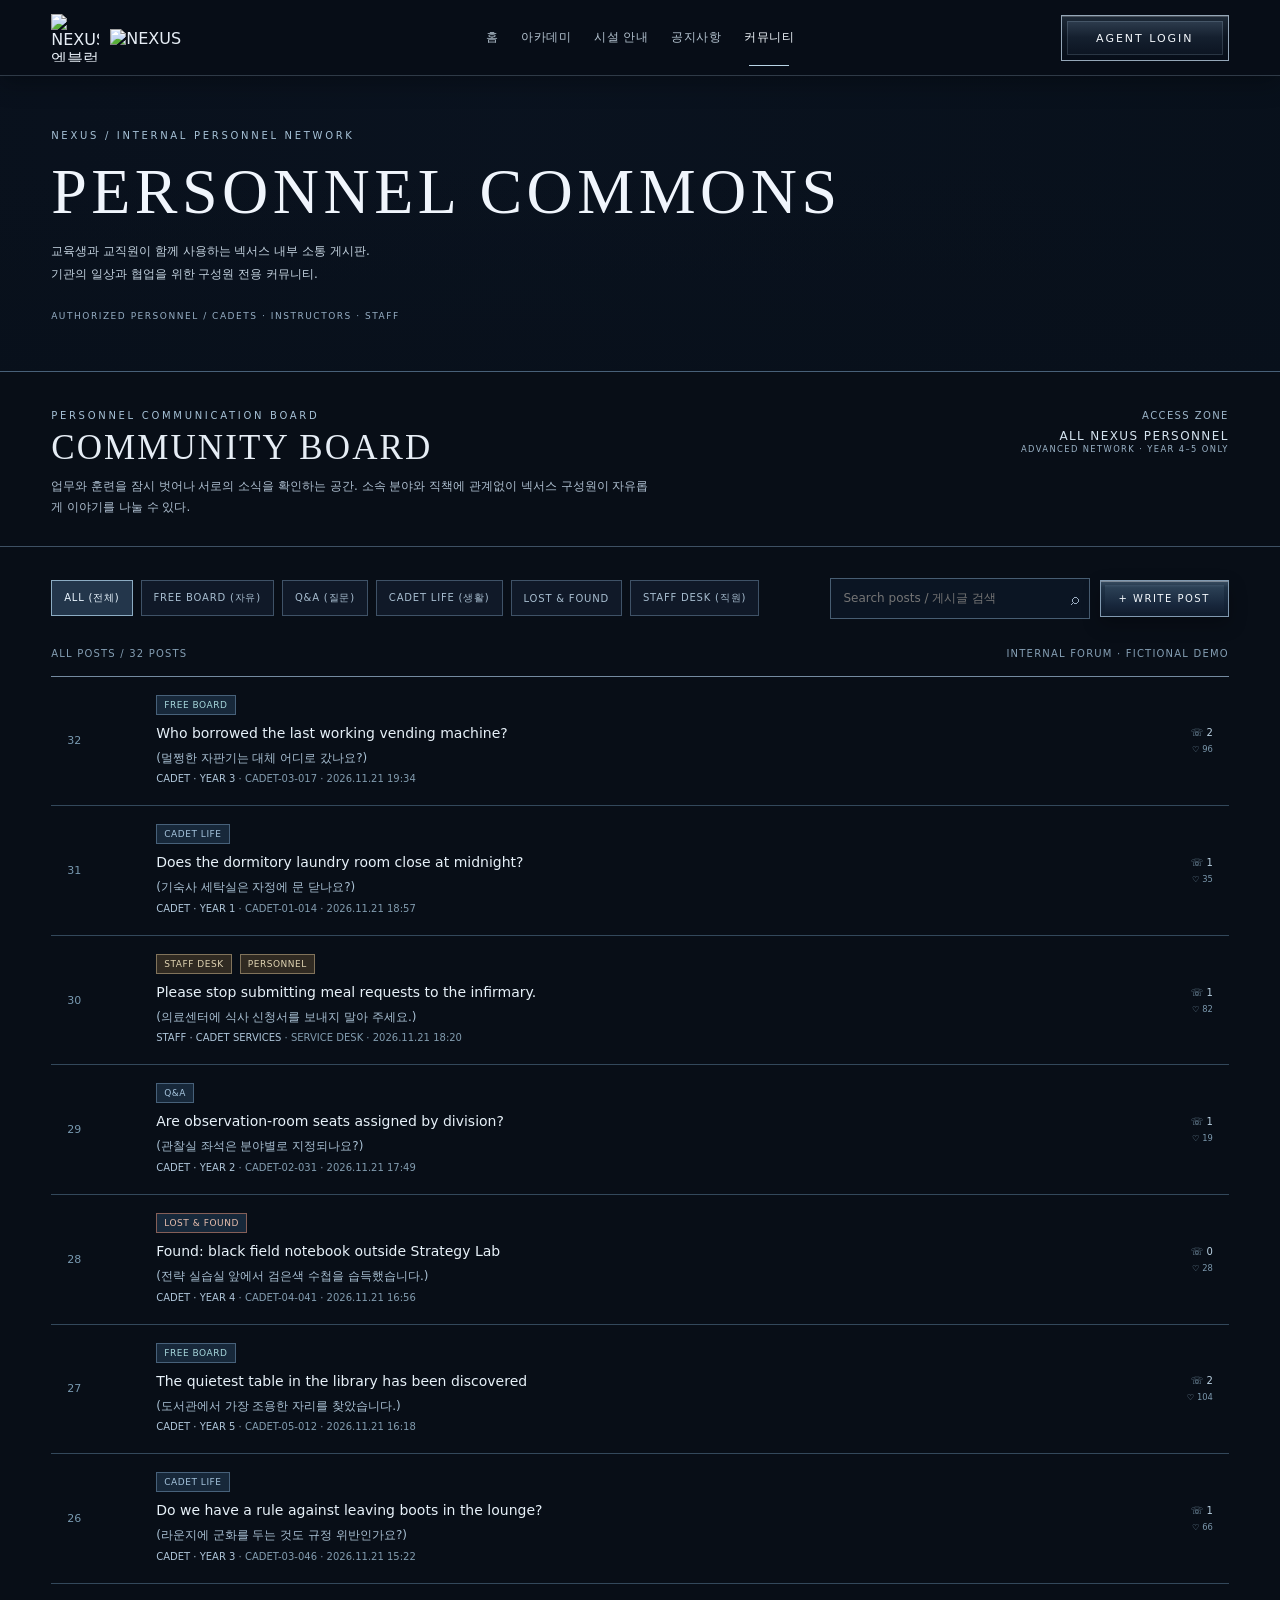
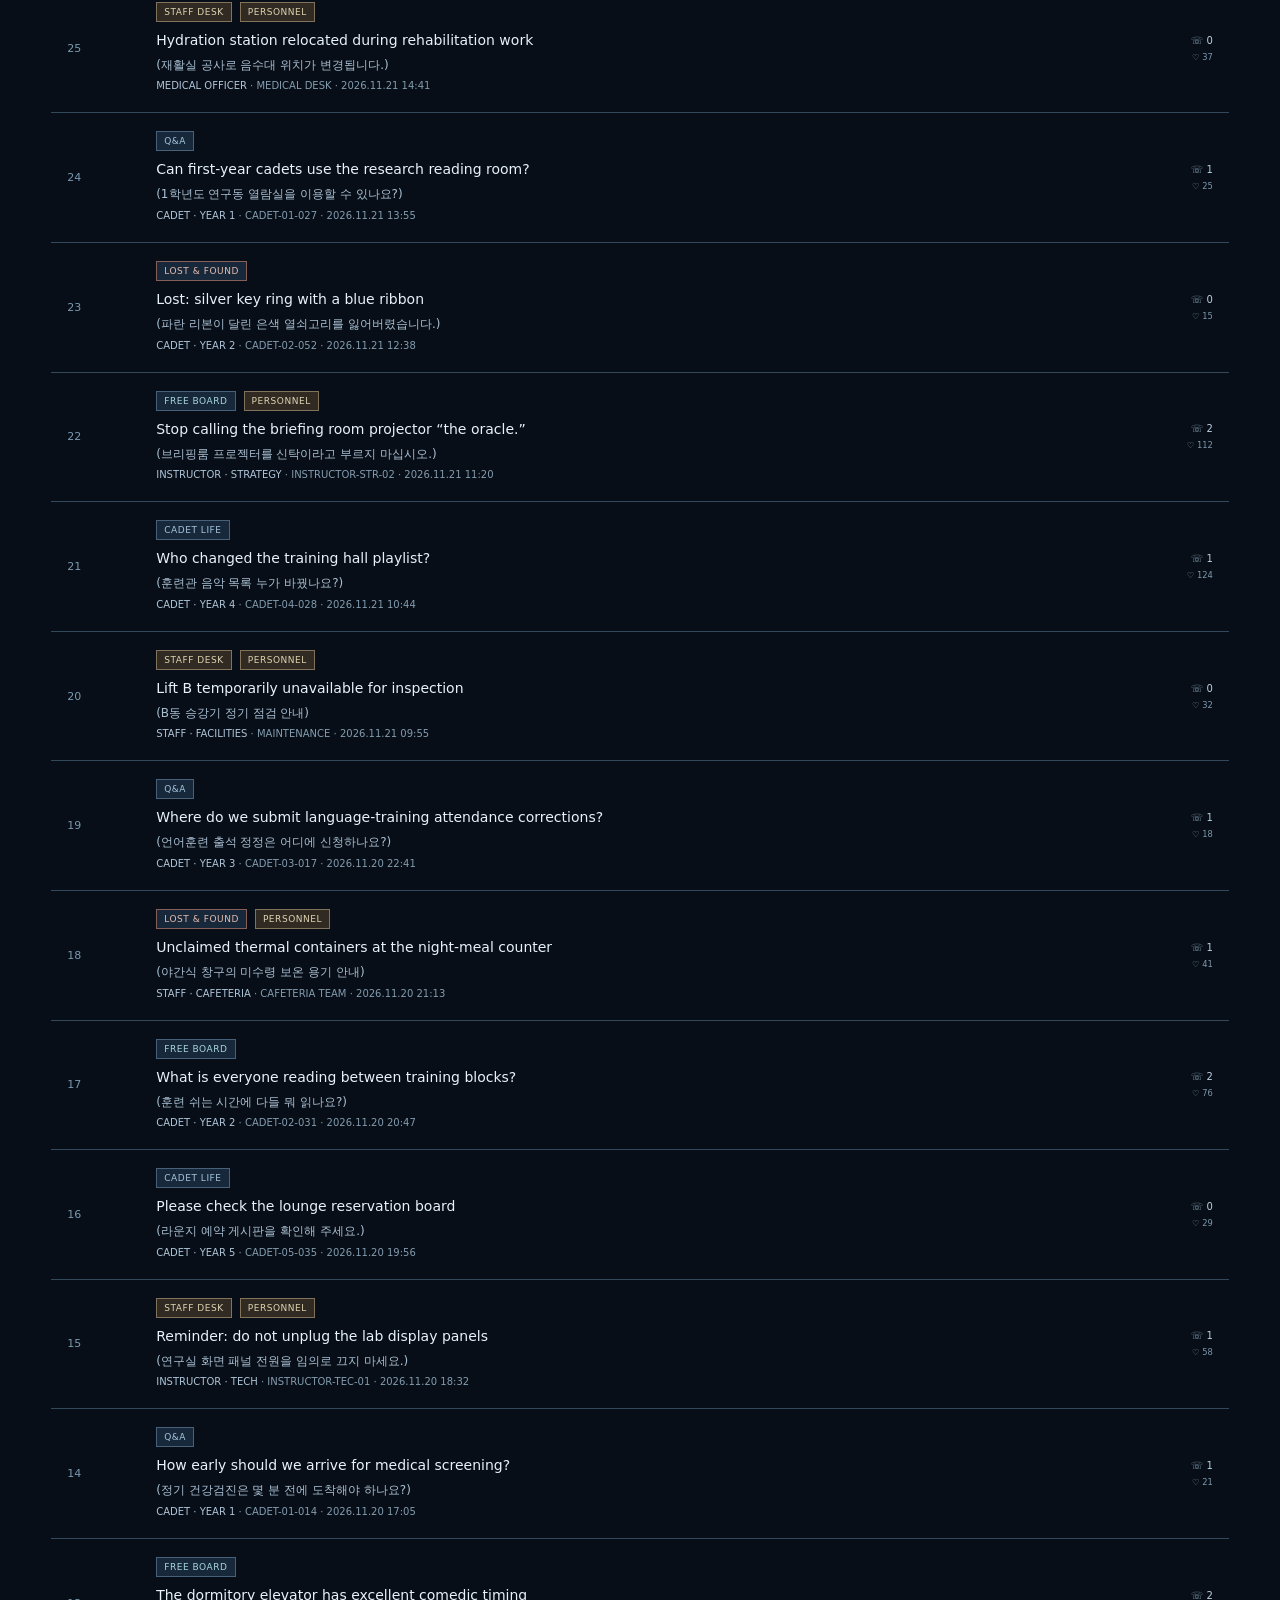
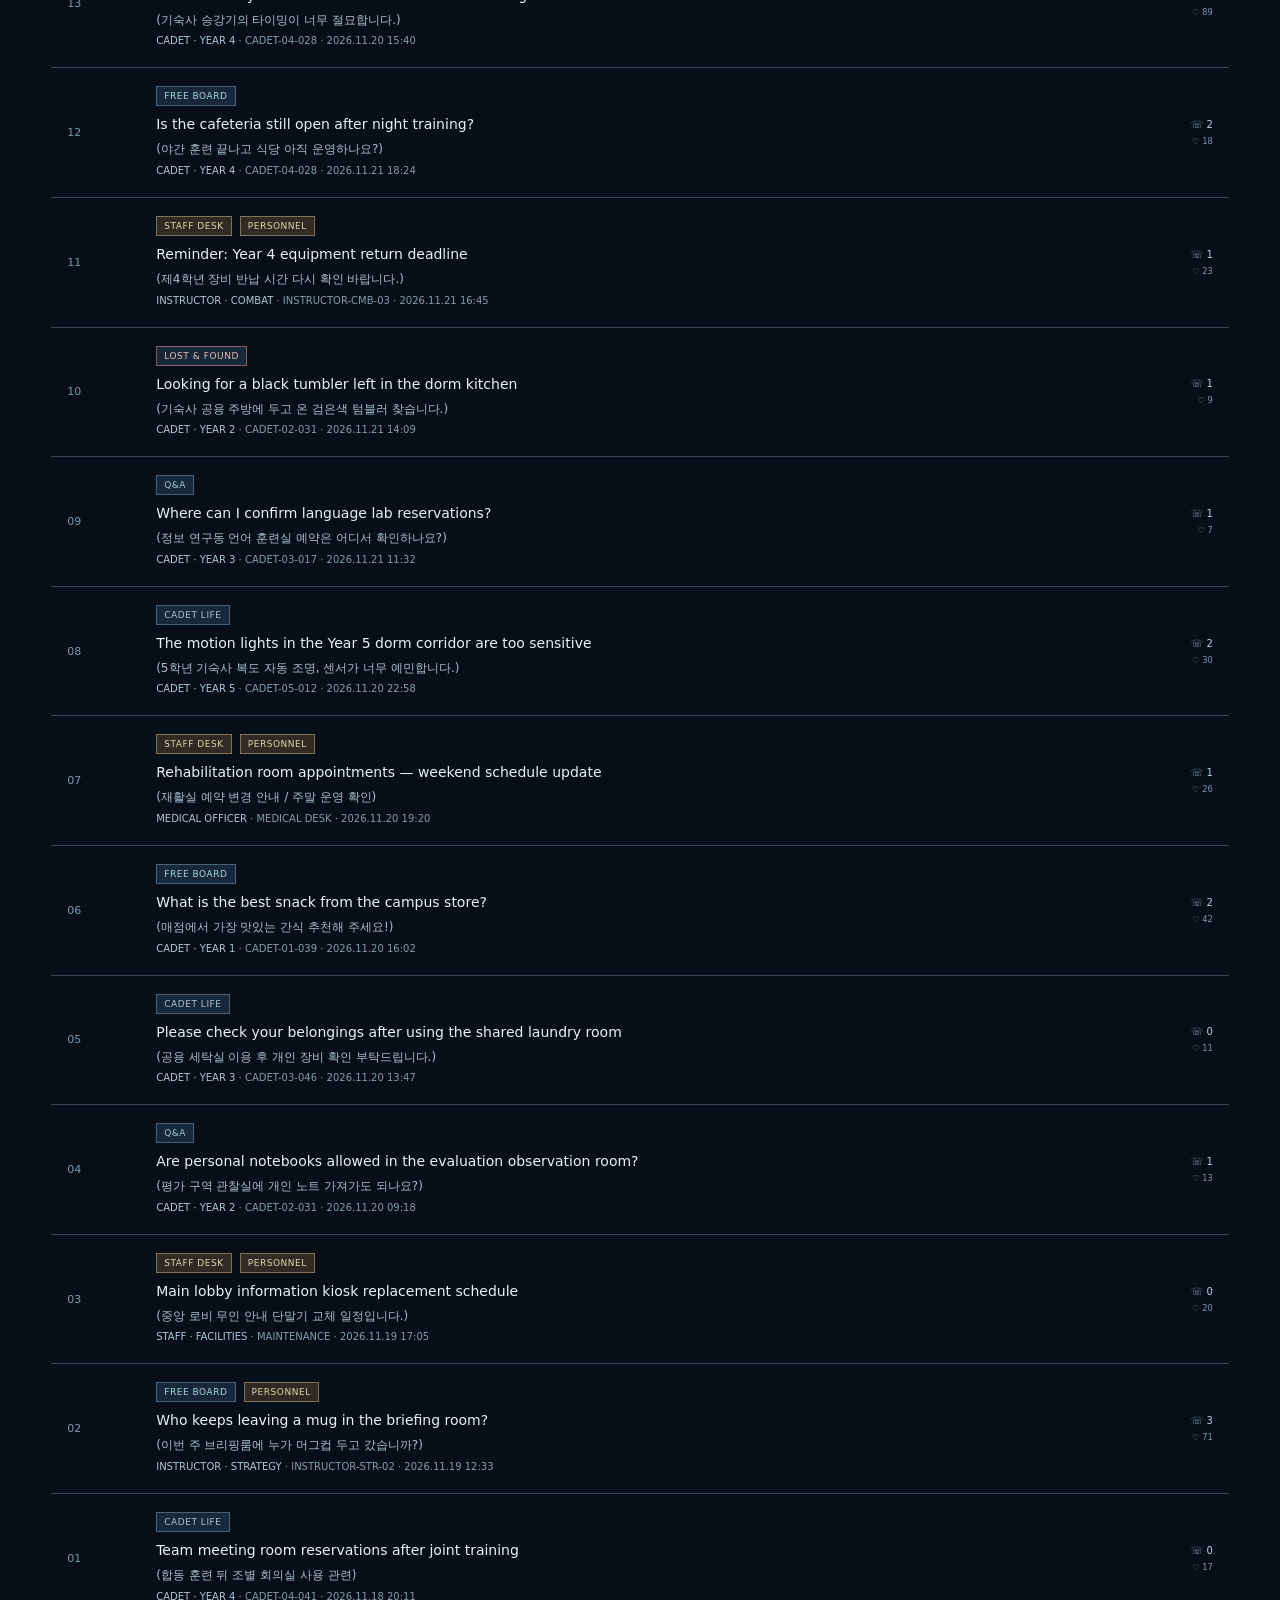
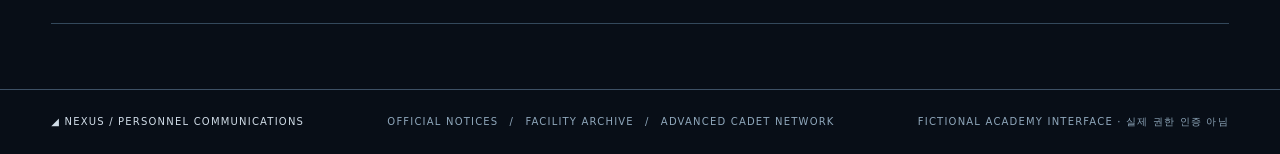
==== community.html @ 96ad6e6f "nexus-header" ====
<!doctype html><html lang="ko"><head><meta name="robots" content="noindex, nofollow, noarchive"><meta charset="utf-8"><meta name="viewport" content="width=device-width,initial-scale=1"><meta name="description" content="NEXUS Personnel Commons – fictional academy community"><title>NEXUS | Personnel Commons</title><style>*{box-sizing:border-box}html{scroll-behavior:smooth}body{margin:0;background:#080e17;color:#e6edf5;font-family:system-ui,-apple-system,"Pretendard","Noto Sans KR",sans-serif}button,input,select,textarea{font:inherit}button{cursor:pointer}a{color:inherit;text-decoration:none}button:focus-visible,a:focus-visible,input:focus-visible,select:focus-visible,textarea:focus-visible{outline:2px solid #b5def6;outline-offset:3px}
.header{height:72px;position:sticky;top:0;z-index:70;display:flex;align-items:center;justify-content:space-between;gap:16px;padding:0 clamp(18px,4vw,68px);background:rgba(8,14,24,.96);border-bottom:1px solid rgba(172,194,213,.24);backdrop-filter:blur(16px)}.identity{display:flex;gap:10px;align-items:center;flex:none}.identity .seal{width:54px;height:54px;object-fit:contain}.identity .wordmark{width:175px;max-height:53px;object-fit:contain}.navigation{display:flex;align-items:center;gap:clamp(12px,1.6vw,25px);font-size:12px;color:#b1c1d0}.navigation a{padding:25px 0;position:relative;white-space:nowrap}.navigation a:hover,.navigation a[aria-current]{color:#f4f9ff}.navigation a[aria-current]:after{content:"";position:absolute;bottom:0;left:10%;right:10%;height:1px;background:#bad5e7}.access{position:relative;display:inline-flex;align-items:center;justify-content:center;flex:0 0 auto;min-width:158px;min-height:40px;padding:9px 17px;border:1px solid #95a7b8;color:#f4f8fc;font-size:10px;letter-spacing:.19em;background:linear-gradient(180deg,rgba(53,69,87,.95),rgba(21,31,47,.94) 45%,rgba(9,16,28,.98));box-shadow:inset 0 1px #ffffff38,0 10px 24px #0004;white-space:nowrap}.access::before{content:"";position:absolute;inset:5px;border:1px solid #c9deef29;pointer-events:none}.access:hover{border-color:#c7dcef;box-shadow:0 0 20px #a9d0f31a,inset 0 1px #ffffff55}.menu{display:none;background:#172435;border:1px solid #546b82;color:#eef5ff;padding:8px 11px}.wrap{max-width:1300px;margin:0 auto;padding-left:clamp(18px,4vw,62px);padding-right:clamp(18px,4vw,62px)}
.hero{position:relative;overflow:hidden;min-height:270px;display:flex;align-items:center;border-bottom:1px solid #486078;background:linear-gradient(90deg,#09111deF 0%,#0a1320e0 40%,#08142266 100%),url('images/site/academy-entrance-hq.png') center 47%/cover}.hero::after{content:"";position:absolute;inset:0;background:linear-gradient(0deg,#08101bde 0%,transparent 70%);pointer-events:none}.hero .wrap{position:relative;z-index:1;width:100%;padding-top:54px;padding-bottom:50px}.eyebrow{font-size:10px;letter-spacing:.27em;color:#a6c1d6}.hero h1{font:400 clamp(36px,5vw,64px) Georgia,serif;letter-spacing:.07em;margin:14px 0 11px;color:#f0f5fc}.hero p{font-size:12px;line-height:1.9;color:#c4d3e0;margin:0}.hero .hero-trail{font-size:9px;letter-spacing:.17em;color:#96aec4;margin-top:25px}.intro{display:flex;align-items:flex-start;justify-content:space-between;gap:30px;padding-top:38px;padding-bottom:28px;border-bottom:1px solid #3e5063}.intro h2{font:400 clamp(24px,3vw,35px) Georgia,serif;margin:7px 0 8px;letter-spacing:.06em}.intro p{font-size:12px;line-height:1.75;color:#aebfd0;max-width:600px;margin:0}.metadata{color:#9cb4c8;font-size:10px;letter-spacing:.14em;text-align:right;white-space:nowrap}.metadata b{display:block;color:#d5e4f0;margin-top:8px;font-size:12px;font-weight:500}.sheet{padding-top:31px;padding-bottom:65px}.controls{display:flex;justify-content:space-between;align-items:center;gap:16px;flex-wrap:wrap;margin-bottom:17px}.tabs{display:flex;flex-wrap:wrap;gap:8px}.tab{color:#a7bdcf;padding:10px 12px;border:1px solid #3f5267;background:#101928;font-size:10px;letter-spacing:.08em}.tab:hover,.tab.active{color:#eaf6ff;background:#23364b;border-color:#8cacc3}.tools{display:flex;gap:10px;align-items:center}.search{position:relative}.search input{height:41px;width:min(260px,45vw);padding:9px 34px 9px 13px;background:#0b1523;border:1px solid #475d72;color:#eff6fc;font-size:12px}.search span{position:absolute;right:11px;top:11px;color:#9aacc0}.steel{position:relative;border:1px solid #8199b0;background:linear-gradient(180deg,#50667c,#2b4055 19%,#17263b 70%,#101b2b);box-shadow:inset 0 1px #fff5,inset 0 0 0 4px #0d1b2d55,0 7px 18px #0004;color:#f3f8fc;padding:12px 18px;font-size:10px;letter-spacing:.15em;white-space:nowrap}.steel:hover{border-color:#c6dded;background:linear-gradient(180deg,#698298,#344e66 22%,#1c3348 75%,#122237)}.statusline{display:flex;justify-content:space-between;gap:10px;padding:12px 0 17px;color:#859fb4;font-size:10px;letter-spacing:.12em}.statusline b{font-weight:450;color:#c3d9e7}.post-list{border-top:1px solid #748aa0}.post{width:100%;display:grid;grid-template-columns:74px minmax(0,1fr) 100px;align-items:center;gap:15px;text-align:left;padding:18px 16px;background:transparent;color:inherit;border:0;border-bottom:1px solid #33485b;transition:background .17s}.post:hover,.post:focus-visible{background:#152338}.post-index{font-size:11px;color:#7899b0}.post-main{min-width:0}.post-cats{display:flex;align-items:center;gap:8px;flex-wrap:wrap;margin-bottom:8px}.cat{font-size:9px;letter-spacing:.06em;padding:4px 7px;color:#a6c5de;border:1px solid #47617a;background:#17283a}.cat.staff{color:#e0d4b3;border-color:#81735b;background:#302a22}.cat.free{color:#a7d7dc}.cat.lost{color:#e6bdad;border-color:#855f58}.post-main strong{display:block;font-size:14px;font-weight:500;line-height:1.5;color:#e7f1f9;overflow-wrap:anywhere}.post-byline{margin-top:8px;color:#829caf;font-size:10px;line-height:1.6}.post-byline .role{color:#adc4d8}.post-stats{text-align:right;font-size:10px;color:#7c99ae}.post-stats b{font-weight:500;color:#bad1e2}.post-stats small{display:block;margin-top:6px}.empty{text-align:center;padding:70px 10px;color:#9cb2c6;border-bottom:1px solid #34495f}.footer{border-top:1px solid #3d5065;padding:25px clamp(18px,4vw,68px);display:flex;justify-content:space-between;align-items:center;flex-wrap:wrap;gap:18px;color:#8fa7bb;font-size:10px;letter-spacing:.12em}.footer strong{font-weight:400;color:#d0dce7}.footer a:hover{color:white}
.overlay{position:fixed;inset:0;z-index:200;background:rgba(1,5,11,.84);backdrop-filter:blur(9px);display:grid;place-items:center;padding:14px}.overlay[hidden]{display:none!important}.dialog{width:min(780px,100%);max-height:min(850px,calc(100dvh - 28px));overflow:auto;border:1px solid #70879c;background:linear-gradient(150deg,#152334,#080f19);box-shadow:0 28px 95px #000a;padding:clamp(19px,4vw,40px)}.dialogtop{display:flex;justify-content:space-between;align-items:center;gap:12px;border-bottom:1px solid #465c72;padding-bottom:18px;margin-bottom:23px}.dialogtop small{font-size:10px;letter-spacing:.2em;color:#9fb8cd}.close{background:#182739;color:#e6f0f7;border:1px solid #648099;padding:9px 12px}.close:hover{background:#2a4258}.detail-title{font-size:clamp(21px,3.5vw,30px);line-height:1.45;margin:12px 0 14px;font-weight:500;overflow-wrap:anywhere}.detail-meta{font-size:11px;color:#96afc2;line-height:1.8;padding-bottom:19px;border-bottom:1px solid #364d61}.detail-content{font-size:14px;color:#d6e2ee;line-height:2;white-space:pre-wrap;overflow-wrap:anywhere;padding:22px 0 25px;min-height:100px}.detail-footer{display:flex;justify-content:space-between;align-items:center;gap:10px;padding:10px 0 21px;border-bottom:1px solid #41576a}.like{border:1px solid #56728c;background:#13273a;color:#cbdfea;padding:8px 13px;font-size:11px}.like[aria-pressed=true]{color:#ecf6ff;background:#31536d}.comments-heading{font-size:13px;font-weight:500;margin:24px 0 17px}.comment{padding:14px 0;border-bottom:1px solid #33475b}.comment-head{display:flex;justify-content:space-between;gap:10px;align-items:center}.comment-head strong{font-size:11px;font-weight:500;color:#e5edf7}.comment-head small{font-size:9px;color:#92aec2}.comment p{white-space:pre-wrap;overflow-wrap:anywhere;font-size:12px;color:#bdcbd9;line-height:1.8;margin:9px 0 0}.composer{margin-top:22px;padding-top:4px}.composer label,.formfield label{display:block;font-size:10px;letter-spacing:.11em;color:#a6bfd2;margin-bottom:8px}.composer textarea,.formfield input,.formfield select,.formfield textarea{display:block;width:100%;background:#0a1522;border:1px solid #4a6177;color:#e9f2f9;padding:12px;font-size:13px;line-height:1.65}.composer textarea,.formfield textarea{min-height:100px;resize:vertical}.composer-actions{display:flex;justify-content:space-between;align-items:center;gap:12px;margin-top:12px;flex-wrap:wrap}.hint{font-size:10px;color:#83a0b7;line-height:1.7}.formfields{display:grid;grid-template-columns:1fr 1fr;gap:18px}.formfield.wide{grid-column:1/-1}.formactions{margin-top:20px;display:flex;justify-content:space-between;gap:14px;align-items:center}.no-scroll{overflow:hidden}
@media(max-width:1080px){.identity .wordmark{width:140px}.navigation{gap:13px}}@media(max-width:940px){.navigation{display:none}.navigation.open{display:flex;position:absolute;left:0;right:0;top:100%;padding:12px 22px;background:#0b1421;border-bottom:1px solid #4b6075;flex-direction:column;align-items:stretch;gap:0}.navigation.open a{padding:12px}.menu{display:block}.header{gap:10px}}@media(max-width:650px){.header{height:65px}.identity{gap:4px}.identity .seal{width:39px;height:39px}.identity .wordmark{width:108px}.access{min-width:0;min-height:37px;padding:8px 12px;font-size:9px;letter-spacing:.13em}.hero{min-height:235px}.hero .wrap{padding-top:43px;padding-bottom:40px}.hero h1{font-size:37px}.hero p{font-size:11px}.intro{padding-top:26px;gap:12px}.intro h2{font-size:25px}.metadata{display:none}.sheet{padding-top:23px}.controls{align-items:stretch;flex-direction:column}.tools{width:100%}.search{flex:1}.search input{width:100%}.steel{padding:11px 13px;letter-spacing:.08em}.tabs{gap:5px}.tab{padding:9px 8px;font-size:9px}.post{grid-template-columns:41px minmax(0,1fr) 57px;gap:7px;padding:17px 5px}.post-index{font-size:9px}.post-main strong{font-size:12px}.post-byline{font-size:9px}.post-stats{font-size:9px}.post-stats small{display:none}.dialog{padding:18px}.formfields{grid-template-columns:1fr;gap:14px}.formfield.wide{grid-column:auto}.detail-content{font-size:13px}.dialogtop small{letter-spacing:.1em}}@media(prefers-reduced-motion:reduce){*{scroll-behavior:auto!important;transition:none!important}}

/* v4.50 — narrow-screen header: keep AGENT LOGIN fully inside viewport */
@media (max-width: 700px) {
  .header {
    box-sizing:border-box!important;
    width:100%!important;
    max-width:100vw!important;
    min-width:0!important;
    padding-left:12px!important;
    padding-right:12px!important;
    gap:7px!important;
    display:flex!important;
    flex-wrap:nowrap!important;
    justify-content:space-between!important;
    align-items:center!important;
  }
  .header .identity {
    flex:0 1 auto!important;
    width:auto!important;
    min-width:0!important;
    max-width:calc(100% - 157px)!important;
    gap:4px!important;
    overflow:hidden!important;
  }
  .header .identity img:not(.metal-wordmark-header):not(.wordmark) {
    display:block!important;
    width:33px!important;
    height:33px!important;
    min-width:33px!important;
    max-width:33px!important;
    flex:0 0 33px!important;
    padding:0!important;
    object-fit:contain!important;
  }
  .header .identity img.metal-wordmark-header,
  .header .identity img.wordmark {
    display:block!important;
    width:108px!important;
    max-width:calc(100% - 37px)!important;
    min-width:0!important;
    height:auto!important;
    max-height:38px!important;
    padding:0!important;
    flex:0 1 108px!important;
    object-fit:contain!important;
    object-position:left center!important;
  }
  .header a.access {
    box-sizing:border-box!important;
    flex:0 0 110px!important;
    width:110px!important;
    min-width:110px!important;
    max-width:110px!important;
    height:37px!important;
    min-height:37px!important;
    max-height:37px!important;
    padding:7px 5px!important;
    font-size:8px!important;
    line-height:1.25!important;
    letter-spacing:.09em!important;
    text-align:center!important;
    white-space:nowrap!important;
    overflow:hidden!important;
  }
  .header a.access::before{inset:4px!important;}
  .header .menu{
    flex:0 0 34px!important;
    box-sizing:border-box!important;
    width:34px!important;
    min-width:34px!important;
    height:35px!important;
    padding:5px 7px!important;
    display:block!important;
    font-size:17px!important;
  }
  .header .navigation:not(.open){display:none!important;}
  .header .navigation.open{max-width:100vw!important;box-sizing:border-box!important;}
}
@media(max-width:370px){
  .header{padding-left:9px!important;padding-right:9px!important;gap:5px!important;}
  .header .identity{max-width:calc(100% - 148px)!important;}
  .header .identity img:not(.metal-wordmark-header):not(.wordmark){width:30px!important;height:30px!important;min-width:30px!important;max-width:30px!important;flex-basis:30px!important;}
  .header .identity img.metal-wordmark-header,.header .identity img.wordmark{width:98px!important;max-width:calc(100% - 34px)!important;flex-basis:98px!important;}
  .header a.access{flex-basis:105px!important;width:105px!important;min-width:105px!important;max-width:105px!important;}
  .header .menu{flex-basis:33px!important;width:33px!important;min-width:33px!important;}
}


/* v4.51 — original English + Korean translations across all seeded threads */
.post-main .en-title,.post-main .ko-title,.detail-title .en-title,.detail-title .ko-title{display:block}
.post-main .ko-title{margin-top:5px;color:#a8bfd2;font-size:12px;font-weight:400;line-height:1.55}
.detail-title .ko-title{margin-top:9px;color:#afc5d7;font-size:.65em;font-weight:400;line-height:1.6}
.detail-content{white-space:normal;padding-top:24px;padding-bottom:26px}
.lang-section{padding:0 0 8px}
.lang-section.translation{margin-top:24px;padding:18px 20px 10px;background:linear-gradient(130deg,#1a2b3e,#101d2c);border-left:2px solid #8bacc7}
.lang-mark{color:#93b1c8;font-size:9px;letter-spacing:.17em;margin:0 0 14px}
.en-paragraph,.ko-paragraph{font-size:14px;line-height:1.95;margin:0 0 17px;white-space:pre-wrap;overflow-wrap:anywhere}
.en-paragraph{color:#e3edf6}.ko-paragraph{color:#c1d0df}
.comment .comment-en{color:#d6e5f2;line-height:1.85;margin-top:11px}
.comment .comment-ko{color:#9db9ce;line-height:1.85;margin-top:6px}
@media(max-width:650px){.post-main .ko-title{font-size:11px}.detail-title .ko-title{font-size:.72em}.lang-section.translation{padding:14px 14px 5px}.en-paragraph,.ko-paragraph{font-size:13px;line-height:1.85}}
</style><link rel="stylesheet" href="image-protection.css"><link rel="stylesheet" href="nexus-header-unified.css?v=485" />
</head><body>
<header class="header"><a class="identity" href="index.html"><img class="seal" src="images/branding/seal-complete.png" alt="NEXUS 엠블럼"><img class="wordmark" src="images/branding/nexus-metal-wordmark-cropped.png" alt="NEXUS"></a><nav class="navigation" id="navigation" aria-label="주 메뉴"><a href="index.html">홈</a><a href="index.html#about">아카데미</a><a href="facilities.html">시설 안내</a><a href="notices.html">공지사항</a><a href="community.html" aria-current="page">커뮤니티</a></nav><a class="access" href="internal.html">AGENT LOGIN</a><button class="menu" id="mobileMenu" aria-label="메뉴 펼치기" aria-expanded="false">☰</button></header>
<main><section class="hero"><div class="wrap"><div class="eyebrow">NEXUS / INTERNAL PERSONNEL NETWORK</div><h1>PERSONNEL COMMONS</h1><p>교육생과 교직원이 함께 사용하는 넥서스 내부 소통 게시판.<br>기관의 일상과 협업을 위한 구성원 전용 커뮤니티.</p><div class="hero-trail">AUTHORIZED PERSONNEL / CADETS · INSTRUCTORS · STAFF</div></div></section>
<div class="wrap intro"><div><div class="eyebrow">PERSONNEL COMMUNICATION BOARD</div><h2>COMMUNITY BOARD</h2><p>업무와 훈련을 잠시 벗어나 서로의 소식을 확인하는 공간. 소속 분야와 직책에 관계없이 넥서스 구성원이 자유롭게 이야기를 나눌 수 있다.</p></div><div class="metadata">ACCESS ZONE<b>ALL NEXUS PERSONNEL</b><small>ADVANCED NETWORK · YEAR 4–5 ONLY</small></div></div>
<section class="wrap sheet"><div class="controls"><div class="tabs" id="tabs" role="group" aria-label="게시판 분류"><button class="tab active" data-category="ALL" type="button">ALL (전체)</button><button class="tab" data-category="FREE" type="button">FREE BOARD (자유)</button><button class="tab" data-category="QNA" type="button">Q&amp;A (질문)</button><button class="tab" data-category="LIFE" type="button">CADET LIFE (생활)</button><button class="tab" data-category="LOST" type="button">LOST &amp; FOUND</button><button class="tab" data-category="STAFF" type="button">STAFF DESK (직원)</button></div><div class="tools"><label class="search"><input id="search" type="search" placeholder="Search posts / 게시글 검색" aria-label="게시글 검색"><span aria-hidden="true">⌕</span></label><button class="steel" id="newPost" type="button">+ WRITE POST</button></div></div>
<div class="statusline"><span id="resultCount">COMMUNITY / ALL POSTS</span><span>INTERNAL FORUM · FICTIONAL DEMO</span></div><div class="post-list" id="postList" aria-live="polite"></div></section></main>
<footer class="footer"><strong>◢ NEXUS / PERSONNEL COMMUNICATIONS</strong><span><a href="notices.html">OFFICIAL NOTICES</a>　/　<a href="facilities.html">FACILITY ARCHIVE</a>　/　<a href="internal.html">ADVANCED CADET NETWORK</a></span><span>FICTIONAL ACADEMY INTERFACE · 실제 권한 인증 아님</span></footer>
<div class="overlay" id="threadOverlay" hidden><article class="dialog" role="dialog" aria-modal="true" aria-labelledby="threadTitle" tabindex="-1"><div class="dialogtop"><small>PERSONNEL COMMONS / THREAD</small><button class="close" id="closeThread" type="button" aria-label="게시글 닫기">✕ CLOSE</button></div><div id="threadContent"></div></article></div>
<div class="overlay" id="writeOverlay" hidden><article class="dialog" role="dialog" aria-modal="true" aria-labelledby="writeHeading" tabindex="-1"><div class="dialogtop"><small>PERSONNEL COMMONS / NEW POST</small><button class="close" id="closeWrite" type="button" aria-label="글쓰기 닫기">✕ CLOSE</button></div><h2 class="detail-title" id="writeHeading">NEW COMMUNITY POST <span style="font-size:14px;color:#9eb3c8;font-weight:400">(새 글 작성)</span></h2><form id="postForm" novalidate><div class="formfields"><div class="formfield"><label for="postName">CALLSIGN / DISPLAY NAME (호출명)</label><input id="postName" maxlength="24" required placeholder="예: CADET-03-017"></div><div class="formfield"><label for="postRole">PERSONNEL TYPE (소속)</label><select id="postRole"><option value="CADET · YEAR 1">CADET · YEAR 1</option><option value="CADET · YEAR 2">CADET · YEAR 2</option><option value="CADET · YEAR 3">CADET · YEAR 3</option><option value="CADET · YEAR 4">CADET · YEAR 4</option><option value="CADET · YEAR 5">CADET · YEAR 5</option><option value="INSTRUCTOR">INSTRUCTOR</option><option value="EVALUATOR">EVALUATOR</option><option value="MEDICAL OFFICER">MEDICAL OFFICER</option><option value="STAFF">STAFF</option></select></div><div class="formfield"><label for="postCategory">BOARD (게시판)</label><select id="postCategory"><option value="FREE">FREE BOARD (자유게시판)</option><option value="QNA">Q&amp;A (질문·답변)</option><option value="LIFE">CADET LIFE (교육생 생활)</option><option value="LOST">LOST &amp; FOUND (분실물)</option><option value="STAFF">STAFF DESK (직원 게시판)</option></select></div><div class="formfield wide"><label for="postTitle">SUBJECT (제목)</label><input id="postTitle" maxlength="120" required placeholder="제목을 입력해 주세요"></div><div class="formfield wide"><label for="postBody">MESSAGE (본문)</label><textarea id="postBody" maxlength="5000" minlength="2" required placeholder="게시글 내용을 입력해 주세요"></textarea></div></div><div class="formactions"><span class="hint"></span><button class="steel" type="submit">PUBLISH POST ↗</button></div></form></article></div>
<script src="image-protection.js" defer></script><script>(()=>{'use strict';
const SEED=[{"id":"PX-045","category":"FREE","role":"CADET · YEAR 3","name":"CADET-03-017","time":"2026.11.21 19:34","title":"멀쩡한 자판기는 대체 어디로 갔나요?","body":"강의실 C 옆에 있던 자판기 보신 분 계신가요? 오늘 아침 바닥 청소 이후로 사라졌어요.\n\n커피 자판기를 찾겠다고 장비 분실 신고서를 작성할 생각은 없고요. 그냥 커피가 어디로 갔는지 알고 싶습니다.","likes":96,"comments":[["STAFF · FACILITIES","MAINTENANCE","전기 공사로 서쪽 복도로 옮겼습니다. 내일 원래 자리로 돌아갑니다.","Relocated to the west corridor for electrical work. It will return tomorrow."],["CADET · YEAR 4","CADET-04-028","중대한 비상사태가 해결됐네요.","A genuine emergency has been resolved."]],"enTitle":"Who borrowed the last working vending machine?","enBody":"Has anyone seen the vending machine that used to be beside Lecture Hall C? It disappeared after the floor was cleaned this morning.\n\nI am not filing a missing-equipment report for a machine that sells coffee. I just want to know where the coffee went."},{"id":"PX-044","category":"LIFE","role":"CADET · YEAR 1","name":"CADET-01-014","time":"2026.11.21 18:57","title":"기숙사 세탁실은 자정에 문 닫나요?","body":"내일 아침 훈련이 있는데 여벌 훈련복을 아직 세탁기에 넣어뒀다는 걸 방금 깨달았어요.\n\n소등 이후에도 세탁실에 들어갈 수 있나요? 아니면 아침에 할 변명을 준비해야 할까요?","likes":35,"comments":[["CADET · YEAR 2","CADET-02-031","세탁실은 열려 있는데 정숙 시간 규정은 그대로 적용돼요.","The room stays open, but the quiet-hours rule still applies."]],"enTitle":"Does the dormitory laundry room close at midnight?","enBody":"I have an early drill tomorrow and just realized my spare training clothes are still in the wash.\n\nIs the laundry room accessible after lights-out, or should I prepare a very convincing explanation for the morning?"},{"id":"PX-043","category":"STAFF","role":"STAFF · CADET SERVICES","name":"SERVICE DESK","time":"2026.11.21 18:20","title":"의료센터에 식사 신청서를 보내지 말아 주세요.","body":"이번 주 의료센터에서 야간 식사 신청서 여섯 건이 교육생 지원실로 전달됐습니다.\n\n식사 관련 신청은 식당 안내 데스크에서 처리합니다. 설명이 아무리 설득력 있어도 의료진은 디저트 추가 배식을 승인할 수 없습니다.","likes":82,"comments":[["MEDICAL OFFICER","MEDICAL DESK","이 안내에 진심으로 감사드립니다.","We appreciate this clarification more than you know."]],"enTitle":"Please stop submitting meal requests to the infirmary.","enBody":"The Medical Center has forwarded six requests for late meals to Cadet Services this week.\n\nMeal arrangements are handled by the cafeteria desk. Medical personnel cannot authorize an extra serving of dessert, regardless of how convincing the attached explanation may be."},{"id":"PX-042","category":"QNA","role":"CADET · YEAR 2","name":"CADET-02-031","time":"2026.11.21 17:49","title":"관찰실 좌석은 분야별로 지정되나요?","body":"금요일 관찰실 출입 승인을 받았는데 일정표에는 구역만 적혀 있고 좌석 번호는 없네요.\n\n먼저 입구 안내 데스크에 보고해야 하나요, 아니면 조원들이 함께 입장해도 되나요?","likes":19,"comments":[["EVALUATOR","EVAL OFFICE","먼저 안내 데스크에 보고해 주세요. 좌석은 입실 확인 시 배정됩니다.","Report to the desk first. Seat assignments are issued at check-in."]],"enTitle":"Are observation-room seats assigned by division?","enBody":"Our group received observation-room access for Friday. The schedule lists a sector but no seat numbers.\n\nShould we report to the entrance desk first, or can everyone enter together?"},{"id":"PX-041","category":"LOST","role":"CADET · YEAR 4","name":"CADET-04-041","time":"2026.11.21 16:56","title":"전략 실습실 앞에서 검은색 수첩을 습득했습니다.","body":"전략 실습실 2 앞 벤치에 작은 검은색 현장 수첩이 남아 있었습니다. 표지에는 이름이 없습니다.\n\n담당 감독관에게 전달해 두었으니, 본인 것이라면 내용 확인 후 찾아가 주세요.","likes":28,"comments":[],"enTitle":"Found: black field notebook outside Strategy Lab","enBody":"A small black field notebook was left on the bench near Strategy Lab 2. There is no name written on the cover.\n\nI handed it to the lab supervisor. Please identify its contents to claim it."},{"id":"PX-040","category":"FREE","role":"CADET · YEAR 5","name":"CADET-05-012","time":"2026.11.21 16:18","title":"도서관에서 가장 조용한 자리를 찾았습니다.","body":"3층 동쪽 창가, 참고자료 서가 뒤편 테이블입니다.\n\n누가 물으면 저는 거기에 없었다고 해주세요. 그리고 의자가 보기만큼 편하지는 않아요.","likes":104,"comments":[["CADET · YEAR 3","CADET-03-017","방금 캠퍼스 전체에 알려주셨는데요.","You just told the entire campus."],["CADET · YEAR 5","CADET-05-012","그게 실수였네요.","That was the mistake."]],"enTitle":"The quietest table in the library has been discovered","enBody":"Third floor. East window. The table behind the reference shelves.\n\nIf anyone asks, I was never here. Also, the chair is not as comfortable as it looks."},{"id":"PX-039","category":"LIFE","role":"CADET · YEAR 3","name":"CADET-03-046","time":"2026.11.21 15:22","title":"라운지에 군화를 두는 것도 규정 위반인가요?","body":"공용 라운지에 누군가 군화 세 켤레를 회의하듯 나란히 세워 놓았습니다.\n\n장난인지, 설치 미술인지, 특이한 장비 점검인지 알고 싶습니다.","likes":66,"comments":[["INSTRUCTOR · COMBAT","INSTRUCTOR-CMB-03","야간 점검 전까지 군화를 치워 주세요.","Remove the boots before the evening inspection."]],"enTitle":"Do we have a rule against leaving boots in the lounge?","enBody":"Someone left three pairs of boots in the common lounge and arranged them like a meeting.\n\nI would like to know if this is a prank, an art installation, or a very unusual equipment inspection."},{"id":"PX-038","category":"STAFF","role":"MEDICAL OFFICER","name":"MEDICAL DESK","time":"2026.11.21 14:41","title":"재활실 공사로 음수대 위치가 변경됩니다.","body":"재활실 B 외부의 음수대가 임시로 중앙 접수대 옆으로 이동합니다.\n\n복도가 혼잡하지 않도록 협조해 주세요. 음수대는 정상 이용 가능하며, 예정된 치료 일정은 변경되지 않습니다.","likes":37,"comments":[],"enTitle":"Hydration station relocated during rehabilitation work","enBody":"The hydration station outside Rehabilitation Room B will temporarily move next to the main reception desk.\n\nPlease keep the corridor clear. Water is available as usual, and no scheduled treatment appointments are affected."},{"id":"PX-037","category":"QNA","role":"CADET · YEAR 1","name":"CADET-01-027","time":"2026.11.21 13:55","title":"1학년도 연구동 열람실을 이용할 수 있나요?","body":"캠퍼스 안내도에는 연구동 열람실이 나오는데 1학년 이용 시간을 못 찾겠어요.\n\n제한 문서 보관실 말고 언어 참고자료 서가만 이용하려고 합니다.","likes":25,"comments":[["STAFF · RESEARCH","RESEARCH OFFICE","일반 참고자료 서가는 감독 자율학습 시간에 이용할 수 있습니다.","General reference shelves are accessible during supervised study hours."]],"enTitle":"Can first-year cadets use the research reading room?","enBody":"The reading room appears on our campus directory, but I cannot find the hours for first-year access.\n\nI only need the language-reference shelves, not the restricted archives."},{"id":"PX-036","category":"LOST","role":"CADET · YEAR 2","name":"CADET-02-052","time":"2026.11.21 12:38","title":"파란 리본이 달린 은색 열쇠고리를 잃어버렸습니다.","body":"식당과 동쪽 기숙사 사이에서 파란 리본이 달린 은색 열쇠고리를 잃어버렸습니다.\n\n출입 열쇠가 들어 있는 물건은 아닙니다. 발견하시면 기숙사 안내 데스크에 맡겨 주시면 감사하겠습니다.","likes":15,"comments":[],"enTitle":"Lost: silver key ring with a blue ribbon","enBody":"I lost a silver key ring with a small blue ribbon between the cafeteria and Dormitory East.\n\nIt does not contain any access keys. I would appreciate it if anyone who finds it could leave it at the dormitory desk."},{"id":"PX-035","category":"FREE","role":"INSTRUCTOR · STRATEGY","name":"INSTRUCTOR-STR-02","time":"2026.11.21 11:20","title":"브리핑룸 프로젝터를 신탁이라고 부르지 마십시오.","body":"브리핑룸 프로젝터는 정기 점검 중입니다. 간헐적인 화면 깜빡임이 미래 평가 점수를 예언하는 것은 아닙니다.\n\n실제 장비 고장은 정해진 절차에 따라 신고해 주시기 바랍니다.","likes":112,"comments":[["CADET · YEAR 4","CADET-04-028","알겠습니다. 그럼 프린터에게 물어보겠습니다.","Understood. We will consult the printer instead."],["INSTRUCTOR · STRATEGY","INSTRUCTOR-STR-02","그러지 마십시오.","Do not."]],"enTitle":"Stop calling the briefing room projector “the oracle.”","enBody":"The briefing room projector is undergoing scheduled maintenance. Its occasional flickering does not constitute a prediction of future evaluation scores.\n\nPlease report actual equipment faults through the correct channel."},{"id":"PX-034","category":"LIFE","role":"CADET · YEAR 4","name":"CADET-04-028","time":"2026.11.21 10:44","title":"훈련관 음악 목록 누가 바꿨나요?","body":"오늘 아침 체력 순환 훈련 중에 피아노 발라드가 나올 줄은 몰랐습니다.\n\n음악 목록 담당자는 훈장을 받거나 아주 자세한 해명을 해야 할 것 같습니다.","likes":124,"comments":[["CADET · YEAR 3","CADET-03-046","그래도 타이밍은 완벽했어요.","The timing was excellent, though."]],"enTitle":"Who changed the training hall playlist?","enBody":"I did not expect a piano ballad during a conditioning circuit this morning.\n\nWhoever was in charge of the playlist deserves either a medal or a very detailed explanation."},{"id":"PX-033","category":"STAFF","role":"STAFF · FACILITIES","name":"MAINTENANCE","time":"2026.11.21 09:55","title":"B동 승강기 정기 점검 안내","body":"본관 B 승강기는 기계 점검이 완료될 때까지 운행이 중단됩니다.\n\nA 승강기 또는 지정 계단을 이용해 주세요. 의료 장비를 운반하는 직원은 시설 관리실로 연락해 주시기 바랍니다.","likes":32,"comments":[],"enTitle":"Lift B temporarily unavailable for inspection","enBody":"Lift B in the Main Building will remain out of service until the mechanical inspection is complete.\n\nPlease use Lift A or the marked stairwell. Personnel transporting medical equipment should contact Facilities for assistance."},{"id":"PX-032","category":"QNA","role":"CADET · YEAR 3","name":"CADET-03-017","time":"2026.11.20 22:41","title":"언어훈련 출석 정정은 어디에 신청하나요?","body":"지난 언어훈련 출석부에 서명했는데 결석으로 표시됐어요.\n\n교관에게 직접 연락하면 되나요, 아니면 정해진 정정 신청서가 있나요?","likes":18,"comments":[["STAFF · ACADEMIC AFFAIRS","ACADEMIC OFFICE","다음 근무일 18시 전까지 출석 정정 신청서를 제출해 주세요.","Submit the correction form before 18:00 on the following business day."]],"enTitle":"Where do we submit language-training attendance corrections?","enBody":"The last language-training session shows me as absent even though I signed the attendance sheet.\n\nShould I contact the instructor directly, or is there a standard correction request form?"},{"id":"PX-031","category":"LOST","role":"STAFF · CAFETERIA","name":"CAFETERIA TEAM","time":"2026.11.20 21:13","title":"야간식 창구의 미수령 보온 용기 안내","body":"야간식 창구에 이름이 없는 보온 용기 네 개가 남아 있습니다.\n\n내일 저녁까지 찾아가 주세요. 남은 용기는 식당 분실물 보관 선반으로 이동합니다.","likes":41,"comments":[["CADET · YEAR 1","CADET-01-014","그중 하나가 제 것일 수도 있어요. 죄송합니다!","One of those might be mine. Sorry!"]],"enTitle":"Unclaimed thermal containers at the night-meal counter","enBody":"Four unmarked thermal containers were left at the night-meal counter.\n\nPlease collect them by tomorrow evening. Remaining containers will be moved to the cafeteria lost-property shelf."},{"id":"PX-030","category":"FREE","role":"CADET · YEAR 2","name":"CADET-02-031","time":"2026.11.20 20:47","title":"훈련 쉬는 시간에 다들 뭐 읽나요?","body":"다음 주 평가 준비 수업 사이에 짧은 휴식 시간이 생깁니다.\n\n규정집 말고 10분씩 나눠 읽을 만한 책을 찾고 있어요.","likes":76,"comments":[["CADET · YEAR 5","CADET-05-012","장이 아주 짧은 책이요.","A book with very short chapters."],["CADET · YEAR 2","CADET-02-031","정말 도움이 되는 답변이네요. 감사합니다.","Extremely helpful. Thank you."]],"enTitle":"What is everyone reading between training blocks?","enBody":"We have a short break between assessment preparation sessions next week.\n\nI am looking for something I can finish in ten-minute intervals that is not another procedure manual."},{"id":"PX-029","category":"LIFE","role":"CADET · YEAR 5","name":"CADET-05-035","time":"2026.11.20 19:56","title":"라운지 예약 게시판을 확인해 주세요.","body":"오늘 저녁 같은 라운지 테이블을 여러 조가 예약해 둔 상태입니다. 공용 일정표는 오늘 오후 수정됐습니다.\n\n장비를 옮기기 전에 배정된 이용 시간을 다시 확인해 주세요.","likes":29,"comments":[],"enTitle":"Please check the lounge reservation board","enBody":"Several groups have reserved the same lounge table for tonight. The shared schedule was updated this afternoon.\n\nPlease confirm your assigned time slot before moving equipment into the room."},{"id":"PX-028","category":"STAFF","role":"INSTRUCTOR · TECH","name":"INSTRUCTOR-TEC-01","time":"2026.11.20 18:32","title":"연구실 화면 패널 전원을 임의로 끄지 마세요.","body":"기술 연구실의 화면 패널은 야간에 정기 진단 프로그램을 실행합니다.\n\n개인 기기 충전을 위해 전원 케이블을 뽑지 말아 주세요. 연구실 밖 충전대를 이용해 주시기 바랍니다.","likes":58,"comments":[["CADET · YEAR 3","CADET-03-017","그래서 화면이 자꾸 다시 켜졌던 거군요.","So that is why the screen kept turning itself back on."]],"enTitle":"Reminder: do not unplug the lab display panels","enBody":"The Technology Lab display panels run scheduled diagnostics overnight.\n\nPlease do not disconnect power cables to charge personal devices. Use the charging stations outside the lab instead."},{"id":"PX-027","category":"QNA","role":"CADET · YEAR 1","name":"CADET-01-014","time":"2026.11.20 17:05","title":"정기 건강검진은 몇 분 전에 도착해야 하나요?","body":"저희 1학년 조가 다음 주 정기 건강검진을 받습니다.\n\n안내문에는 시작 시각만 있고 접수 시간을 따로 적어 두지 않았네요.","likes":21,"comments":[["MEDICAL OFFICER","MEDICAL DESK","예약 시각 10분 전까지 도착해 주시기 바랍니다.","Please arrive ten minutes before your scheduled appointment."]],"enTitle":"How early should we arrive for medical screening?","enBody":"Our first-year group has a scheduled medical screening next week.\n\nThe appointment notice lists a start time but does not say when we should check in."},{"id":"PX-026","category":"FREE","role":"CADET · YEAR 4","name":"CADET-04-028","time":"2026.11.20 15:40","title":"기숙사 승강기의 타이밍이 너무 절묘합니다.","body":"장비 가방을 가득 들고 탈 때마다 승강기가 모든 층에 멈춥니다.\n\n우연이라는 건 알지만, 아무래도 저한테 개인적인 감정이 있는 것 같습니다.","likes":89,"comments":[["CADET · YEAR 5","CADET-05-012","계단을 이용해 보세요.","Try taking the stairs."],["CADET · YEAR 4","CADET-04-028","그런 조언을 기대한 건 아니었는데요.","That is not the advice I was hoping for."]],"enTitle":"The dormitory elevator has excellent comedic timing","enBody":"Every time I carry a full equipment bag, the elevator decides to stop on every single floor.\n\nI know it is probably coincidence. I still think it has a personal grudge."},{"id":"PX-025","category":"FREE","role":"CADET · YEAR 4","name":"CADET-04-028","time":"2026.11.21 18:24","title":"야간 훈련 끝나고 식당 아직 운영하나요?","body":"22시 전에 복귀할 예정인데 야간식 창구가 아직 운영 중인지 궁금합니다. 어제는 일정이 늦어져서 저녁을 놓쳤어요.\n\n혹시 오늘 먼저 다녀오신 분 있으면 메뉴도 알려주세요. 수프만 남아 있어도 좋습니다.","likes":18,"comments":[["CADET · YEAR 3","CADET-03-017","21:15부터 운영하던데요. 오늘은 치킨 샌드위치도 있었어요.","It opened at 21:15 when I checked. They had chicken sandwiches tonight, too."],["STAFF · CADET SERVICES","SERVICE DESK","야간식 운영 안내는 공지사항 NX-2026-021을 참고해 주세요.","Please refer to notice NX-2026-021 for the late-meal service schedule."]],"enTitle":"Is the cafeteria still open after night training?","enBody":"I should be back before 22:00. Does anyone know whether the late-meal counter is still open? My schedule ran over yesterday, and I missed dinner.\n\nIf someone has already been tonight, please let me know what is on the menu. Honestly, even soup would be fine."},{"id":"PX-024","category":"STAFF","role":"INSTRUCTOR · COMBAT","name":"INSTRUCTOR-CMB-03","time":"2026.11.21 16:45","title":"제4학년 장비 반납 시간 다시 확인 바랍니다.","body":"내일 합동 훈련에 사용되는 보호 장비는 오늘 20:00까지 지정된 보관실로 반납해 주시기 바랍니다.\n\n소속 팀별 수량을 확인한 뒤 반납하고, 고장이나 파손이 있는 경우 반드시 현장에서 담당자에게 말씀해 주세요.\n\n훈련장에 장비를 두고 퇴실하는 일이 없도록 부탁드립니다.","likes":23,"comments":[["CADET · YEAR 4","CADET-04-041","확인했습니다. 팀원들에게 전달하겠습니다.","Understood. I will notify the team."]],"enTitle":"Reminder: Year 4 equipment return deadline","enBody":"All protective equipment designated for tomorrow’s joint exercise must be returned to the assigned storage room by 20:00 today.\n\nVerify the quantity assigned to your team before turning it in. Report any damage or malfunction directly to the staff member on duty.\n\nDo not leave equipment behind in the training hall."},{"id":"PX-023","category":"LOST","role":"CADET · YEAR 2","name":"CADET-02-031","time":"2026.11.21 14:09","title":"기숙사 공용 주방에 두고 온 검은색 텀블러 찾습니다.","body":"어제 저녁 2층 공용 주방 오른쪽 조리대에 검은색 텀블러를 두고 나왔습니다.\n\n뚜껑에 작은 은색 스티커가 붙어 있어요. 습득하신 분은 댓글 부탁드립니다. 보관 중이라면 제가 찾아가겠습니다.","likes":9,"comments":[["CADET · YEAR 1","CADET-01-039","라운지 분실물 선반에서 비슷한 거 본 것 같아요. 확인해 보세요!","I think I saw something similar on the lost-and-found shelf in the lounge. You should check there!"]],"enTitle":"Looking for a black tumbler left in the dorm kitchen","enBody":"I left a black tumbler on the right-hand counter of the second-floor shared kitchen yesterday evening.\n\nThere is a small silver sticker on its lid. Please leave a comment if you found it. I can come pick it up wherever it is being kept."},{"id":"PX-022","category":"QNA","role":"CADET · YEAR 3","name":"CADET-03-017","time":"2026.11.21 11:32","title":"정보 연구동 언어 훈련실 예약은 어디서 확인하나요?","body":"언어 훈련실 이용 시간이 기존 시간표와 다르게 표시되어 질문드립니다.\n\n예약이 완료되면 담당 교관에게 별도로 확인받아야 하는지도 궁금합니다.","likes":7,"comments":[["STAFF · ACADEMIC OFFICE","ADMIN DESK","소속 분야 담당 교관실의 당일 예약 현황을 우선 확인해 주세요.","Please check the same-day reservation list at your division instructor’s office first."]],"enTitle":"Where can I confirm language lab reservations?","enBody":"The posted hours for the language training room in the Research Building do not match the timetable I was given.\n\nAlso, do I need to confirm my reservation separately with the instructor in charge?"},{"id":"PX-021","category":"LIFE","role":"CADET · YEAR 5","name":"CADET-05-012","time":"2026.11.20 22:58","title":"5학년 기숙사 복도 자동 조명, 센서가 너무 예민합니다.","body":"밤마다 복도를 지나가는 사람도 없는데 조명이 켜졌다 꺼졌다 합니다.\n\n시설 담당자에게 접수는 했고, 같은 층에 계신 분들도 비슷한 현상이 있는지 궁금합니다. 점검 전까지는 불필요하게 재설정하지 말아 주세요.","likes":30,"comments":[["STAFF · FACILITIES","MAINTENANCE","요청 접수되었습니다. 내일 오전 점검 예정입니다.","Your request has been received. Inspection is scheduled for tomorrow morning."],["CADET · YEAR 5","CADET-05-024","제 방 앞도 그래요. 감사합니다.","Same thing outside my room. Thanks for reporting it."]],"enTitle":"The motion lights in the Year 5 dorm corridor are too sensitive","enBody":"The corridor lights keep switching on and off at night even when nobody is walking past.\n\nI have already filed a maintenance request. Is anyone else on the same floor having this issue? Please avoid resetting the sensors until they have been inspected."},{"id":"PX-020","category":"STAFF","role":"MEDICAL OFFICER","name":"MEDICAL DESK","time":"2026.11.20 19:20","title":"재활실 예약 변경 안내 / 주말 운영 확인","body":"이번 주말 재활실은 장비 점검으로 일부 시간대 이용이 제한됩니다.\n\n이미 예약하신 분들께는 개별 안내가 전달될 예정입니다. 상담 및 긴급 진료는 정상 운영되며, 무리한 개별 운동은 삼가 주시기 바랍니다.","likes":26,"comments":[["CADET · YEAR 4","CADET-04-028","확인했습니다.","Understood."]],"enTitle":"Rehabilitation room appointments — weekend schedule update","enBody":"Some rehabilitation room appointments will be unavailable this weekend due to equipment inspections.\n\nAnyone with an existing reservation will receive an individual notice. Counseling and emergency treatment will continue as usual. Please refrain from unsupervised high-intensity exercise."},{"id":"PX-019","category":"FREE","role":"CADET · YEAR 1","name":"CADET-01-039","time":"2026.11.20 16:02","title":"매점에서 가장 맛있는 간식 추천해 주세요!","body":"입학하고 아직 매점 메뉴를 제대로 못 먹어봤습니다.\n\n훈련 끝나고 먹기 좋은 간식이 뭐가 있나요? 매운 건 잘 못 먹습니다.","likes":42,"comments":[["CADET · YEAR 2","CADET-02-031","초콜릿 쿠키요. 품절되기 전에 사세요.","Chocolate cookies. Get them before they sell out."],["CADET · YEAR 3","CADET-03-017","단백질바보다 따뜻한 수프가 최고입니다.","Warm soup beats protein bars any day."]],"enTitle":"What is the best snack from the campus store?","enBody":"I have not tried much from the campus store since joining the Academy.\n\nAny recommendations for something good after training? I cannot really handle spicy food."},{"id":"PX-018","category":"LIFE","role":"CADET · YEAR 3","name":"CADET-03-046","time":"2026.11.20 13:47","title":"공용 세탁실 이용 후 개인 장비 확인 부탁드립니다.","body":"세탁실 건조기에서 검은색 장갑 한 짝이 같이 나왔습니다.\n\n사용한 분이 계시면 오늘까지 생활관 관리실에 맡겨둘게요. 표식은 없습니다.","likes":11,"comments":[],"enTitle":"Please check your belongings after using the shared laundry room","enBody":"I found one black glove mixed in with my laundry from the dryer.\n\nIf it is yours, I will leave it at the dormitory management office until the end of today. There are no markings on it."},{"id":"PX-017","category":"QNA","role":"CADET · YEAR 2","name":"CADET-02-031","time":"2026.11.20 09:18","title":"평가 구역 관찰실에 개인 노트 가져가도 되나요?","body":"다음 주 모의 평가 관찰 일정이 잡혔는데, 개인 필기 노트 지참 규정이 궁금합니다.\n\n전자기기 사용이 제한되는 건 알고 있지만 종이 노트도 사전 승인이 필요한지 확인하고 싶습니다.","likes":13,"comments":[["EVALUATOR","EVAL OFFICE","지정된 필기 도구만 허용됩니다. 해당 회차 평가 지침을 확인해 주세요.","Only designated writing materials are permitted. Please check the instructions for your evaluation session."]],"enTitle":"Are personal notebooks allowed in the evaluation observation room?","enBody":"I have been assigned to observe a mock evaluation next week and would like to confirm the policy on personal paper notebooks.\n\nI know electronic devices are restricted, but do I also need advance approval to bring a paper notebook?"},{"id":"PX-016","category":"STAFF","role":"STAFF · FACILITIES","name":"MAINTENANCE","time":"2026.11.19 17:05","title":"중앙 로비 무인 안내 단말기 교체 일정입니다.","body":"본관 1층 로비의 오른쪽 안내 단말기가 교체 예정입니다.\n\n작업 중에는 왼쪽 단말기를 이용해 주시고, 통제 구역 출입 기록에는 영향이 없습니다. 이용에 불편을 드려 죄송합니다.","likes":20,"comments":[],"enTitle":"Main lobby information kiosk replacement schedule","enBody":"The information kiosk on the right side of the Main Building’s first-floor lobby is scheduled for replacement.\n\nPlease use the kiosk on the left while work is in progress. Access logs for restricted areas will not be affected. We apologize for the inconvenience."},{"id":"PX-015","category":"FREE","role":"INSTRUCTOR · STRATEGY","name":"INSTRUCTOR-STR-02","time":"2026.11.19 12:33","title":"이번 주 브리핑룸에 누가 머그컵 두고 갔습니까?","body":"브리핑룸 B 테이블에 이름 없는 은색 머그컵이 남아 있습니다.\n\n세 번이나 치웠는데 매번 다시 나타납니다. 주인을 찾으면 교관실로 가져가겠습니다.","likes":71,"comments":[["CADET · YEAR 4","CADET-04-041","저는 아닙니다.","It is not mine."],["CADET · YEAR 4","CADET-04-028","누군지 궁금하네요.","Now I am curious whose it is."],["INSTRUCTOR · STRATEGY","INSTRUCTOR-STR-02","장난이 아닙니다.","This is not a joke."]],"enTitle":"Who keeps leaving a mug in the briefing room?","enBody":"An unmarked silver mug has been left on Table B in the briefing room.\n\nI have removed it three times, and it keeps coming back. If the owner comes forward, I will bring it to the instructors’ office."},{"id":"PX-014","category":"LIFE","role":"CADET · YEAR 4","name":"CADET-04-041","time":"2026.11.18 20:11","title":"합동 훈련 뒤 조별 회의실 사용 관련","body":"내일 오후부터 4학년 합동 훈련 조별 회의가 예정되어 있습니다.\n\n다른 팀과 시간대가 겹치지 않도록 회의실 예약 상태를 다시 확인해 주세요. 공용 장비는 사용 후 원위치 부탁드립니다.","likes":17,"comments":[],"enTitle":"Team meeting room reservations after joint training","enBody":"Year 4 joint-training teams are scheduled to hold group meetings starting tomorrow afternoon.\n\nPlease double-check your room reservations to avoid overlapping with other teams. Return all shared equipment to its proper place after use."}];
const CATS={ALL:'ALL POSTS',FREE:'FREE BOARD',QNA:'Q&A',LIFE:'CADET LIFE',LOST:'LOST & FOUND',STAFF:'STAFF DESK'};
const LIKES='nexus_personnel_commons_likes_v449';
const $=id=>document.getElementById(id);
function load(k,def){try{const v=JSON.parse(localStorage.getItem(k));return Array.isArray(v)?v:def}catch(_){return def}}
function store(k,v){try{localStorage.setItem(k,JSON.stringify(v))}catch(_){}}
let likes=load(LIKES,[]),active='ALL',query='',selected=null,lastFocus=null;
const safe=s=>String(s??'').replace(/[&<>"']/g,c=>({'&':'&amp;','<':'&lt;','>':'&gt;','"':'&quot;',"'":'&#39;'}[c]));
const catClass=c=>c==='STAFF'?'staff':c==='LOST'?'lost':c==='FREE'?'free':'';
const bilingualTitle=p=>p.enTitle?`<span class="en-title">${safe(p.enTitle)}</span><span class="ko-title">(${safe(p.title)})</span>`:safe(p.title);
const bilingualBody=p=>p.enBody?`<div class="lang-section"><div class="lang-mark">ORIGINAL / ENGLISH</div>${p.enBody.split(/\n\n+/).map(t=>`<p class="en-paragraph">${safe(t)}</p>`).join('')}</div><div class="lang-section translation"><div class="lang-mark">한국어 번역</div>${p.body.split(/\n\n+/).map(t=>`<p class="ko-paragraph">(${safe(t)})</p>`).join('')}</div>`:safe(p.body);
const bilingualComment=c=>c[3]?`<p class="comment-en">${safe(c[3])}</p><p class="comment-ko">(${safe(c[2])})</p>`:`<p>${safe(c[2])}</p>`;
function data(){return SEED};function byId(id){return SEED.find(p=>p.id===id)};
function render(){const posts=data().filter(p=>(active==='ALL'||p.category===active)&&[p.title,p.body,p.enTitle,p.enBody,p.name,p.role,CATS[p.category]].join(' ').toLowerCase().includes(query.toLowerCase()));$('resultCount').textContent=`${CATS[active]} / ${posts.length} POSTS`;
$('postList').innerHTML=posts.map((p,i)=>`<button class="post" type="button" data-id="${safe(p.id)}"><span class="post-index">${String(posts.length-i).padStart(2,'0')}</span><span class="post-main"><span class="post-cats"><span class="cat ${catClass(p.category)}">${safe(CATS[p.category])}</span>${p.role.includes('STAFF')||p.role.includes('INSTRUCTOR')||p.role.includes('MEDICAL')||p.role.includes('EVALUATOR')?'<span class="cat staff">PERSONNEL</span>':''}</span><strong>${bilingualTitle(p)}</strong><span class="post-byline"><span class="role">${safe(p.role)}</span> · ${safe(p.name)} · ${safe(p.time)}</span></span><span class="post-stats">☏ <b>${(p.comments||[]).length}</b><small>♡ ${Number(p.likes||0)+(likes.includes(p.id)?1:0)}</small></span></button>`).join('')||'<div class="empty">검색 조건에 맞는 게시글이 없습니다.</div>';
$('postList').querySelectorAll('[data-id]').forEach(b=>b.addEventListener('click',()=>openThread(b.dataset.id)))}
function overlay(id){lastFocus=document.activeElement;const o=$(id);o.hidden=false;document.body.classList.add('no-scroll');o.querySelector('.dialog').focus()}
function close(id){$(id).hidden=true;document.body.classList.remove('no-scroll');if(lastFocus&&lastFocus.isConnected)lastFocus.focus();}
function openThread(id){const p=byId(id);if(!p)return;selected=id;drawThread();overlay('threadOverlay')}
function drawThread(){const p=byId(selected);if(!p)return;
$('threadContent').innerHTML=`<div class="post-cats"><span class="cat ${catClass(p.category)}">${safe(CATS[p.category])}</span></div><h2 id="threadTitle" class="detail-title">${bilingualTitle(p)}</h2><div class="detail-meta">${safe(p.role)}　/　${safe(p.name)}　·　${safe(p.time)}</div><div class="detail-content">${bilingualBody(p)}</div><div class="detail-footer"><button class="like" id="likeBtn" aria-pressed="${likes.includes(p.id)}" type="button">♡ LIKE · ${Number(p.likes||0)+(likes.includes(p.id)?1:0)}</button><span class="hint">COMMENTS · ${(p.comments||[]).length}</span></div><h3 class="comments-heading">COMMENTS (댓글)</h3><div id="commentList">${(p.comments||[]).map(c=>`<div class="comment"><div class="comment-head"><strong>${safe(c[1])}</strong><small>${safe(c[0])}</small></div>${bilingualComment(c)}</div>`).join('')||'<p class="hint">등록된 댓글이 없습니다.</p>'}</div><form class="composer" id="commentForm" novalidate><label for="commentName">CALLSIGN (호출명)</label><input id="commentName" maxlength="24" required placeholder="호출명" style="width:100%;max-width:240px;margin-bottom:12px;background:#0a1522;color:#fff;border:1px solid #4a6177;padding:11px"><label for="commentMessage">REPLY (댓글)</label><textarea id="commentMessage" maxlength="1000" required placeholder="댓글을 입력하세요"></textarea><div class="composer-actions"><span class="hint"></span><button class="steel" type="submit">POST COMMENT</button></div></form>`;
$('likeBtn').addEventListener('click',()=>{likes=likes.includes(p.id)?likes.filter(x=>x!==p.id):[...likes,p.id];store(LIKES,likes);drawThread();render()});
$('commentForm').addEventListener('submit',e=>{e.preventDefault();});
}
$('tabs').querySelectorAll('button').forEach(b=>b.addEventListener('click',()=>{active=b.dataset.category;$('tabs').querySelectorAll('button').forEach(x=>x.classList.toggle('active',x===b));render()}));$('search').addEventListener('input',e=>{query=e.target.value.trim();render()});
$('newPost').addEventListener('click',()=>overlay('writeOverlay'));
$('postForm').addEventListener('submit',e=>{e.preventDefault();});
$('closeWrite').addEventListener('click',()=>close('writeOverlay'));
$('closeThread').addEventListener('click',()=>close('threadOverlay'));
for(const id of ['threadOverlay','writeOverlay'])$(id).addEventListener('click',e=>{if(e.target===$(id))close(id)});
document.addEventListener('keydown',e=>{if(e.key==='Escape'){if(!$('threadOverlay').hidden)close('threadOverlay');if(!$('writeOverlay').hidden)close('writeOverlay');}});

const menu=$('mobileMenu');menu.addEventListener('click',()=>{const open=$('navigation').classList.toggle('open');menu.setAttribute('aria-expanded',String(open))});render();
})();</script></body></html>
---- nexus-header-unified.css ----
/* NEXUS — Unified public navigation v4.85
   Common header sizing and alignment for index, facilities, notices, community.
   Internal secure terminal header is intentionally separate. */
@media (min-width: 1051px) {
  body .header {
    box-sizing: border-box !important;
    display: grid !important;
    grid-template-columns: minmax(0, 1fr) max-content minmax(0, 1fr) !important;
    align-items: center !important;
    width: 100% !important;
    max-width: 100% !important;
    height: 76px !important;
    min-height: 76px !important;
    padding: 0 clamp(18px, 4vw, 68px) !important;
    gap: 18px !important;
    position: sticky !important;
    top: 0 !important;
    z-index: 75 !important;
    background: rgba(8, 14, 24, .97) !important;
    border-bottom: 1px solid rgba(163, 186, 208, .26) !important;
    box-shadow: 0 6px 24px rgba(0, 0, 0, .30) !important;
    overflow: visible !important;
  }
  body .header > .navigation {
    display: flex !important;
    position: static !important;
    align-items: center !important;
    justify-content: center !important;
    gap: clamp(15px, 1.8vw, 30px) !important;
    min-width: 0 !important;
    padding: 0 !important;
    background: transparent !important;
    border: none !important;
    font-size: 12px !important;
  }
  body .header > .navigation > a {
    box-sizing: border-box !important;
    display: inline-flex !important;
    align-items: center !important;
    justify-content: center !important;
    min-height: 76px !important;
    padding: 0 0 2px !important;
    white-space: nowrap !important;
    font-size: 12px !important;
    font-weight: 500 !important;
    letter-spacing: .04em !important;
  }
  body .header > .access {
    justify-self: end !important;
    box-sizing: border-box !important;
    flex: none !important;
    width: 168px !important;
    max-width: 168px !important;
    min-width: 168px !important;
    height: 46px !important;
    max-height: 46px !important;
    min-height: 46px !important;
    padding: 0 14px !important;
    margin: 0 !important;
    font-size: 11px !important;
    letter-spacing: .18em !important;
    white-space: nowrap !important;
  }
  body .header > .menu { display: none !important; }
  body .header > .navigation > a { color: #b6c5d2 !important; text-decoration: none !important; }
  body .header > .navigation > a:hover { color: #f1f7fc !important; }
  body .header > .navigation > a[aria-current="page"] { color: #f1f7fc !important; }
  body .header > .navigation > a::after { bottom: 10px !important; }
  body .header > .access { color: #f4f8fc !important; border: 1px solid #95a7b8 !important; border-radius: 0 !important; background: linear-gradient(180deg, #354557 0%, #15202f 48%, #09111e 100%) !important; box-shadow: inset 0 1px rgba(255,255,255,.2), inset 0 0 0 5px rgba(4,10,19,.45) !important; text-decoration: none !important; }
}
/* Use the same source artwork and exact desktop dimensions on every public page. */
body .header > .identity {
  box-sizing: border-box !important;
  justify-self: start !important;
  display: flex !important;
  align-items: center !important;
  flex: 0 1 auto !important;
  gap: 11px !important;
  width: auto !important;
  min-width: 0 !important;
  max-width: 100% !important;
  overflow: visible !important;
  text-decoration: none !important;
}
body .header > .identity > img:first-child,
body .header > .identity > img.seal {
  box-sizing: border-box !important;
  display: block !important;
  flex: 0 0 48px !important;
  width: 48px !important;
  min-width: 48px !important;
  max-width: 48px !important;
  height: 48px !important;
  max-height: 48px !important;
  padding: 0 !important;
  object-fit: contain !important;
}
body .header > .identity > img:nth-child(2),
body .header > .identity > img.wordmark,
body .header > .identity > img.metal-wordmark-header {
  box-sizing: border-box !important;
  display: block !important;
  flex: 0 0 175px !important;
  width: 175px !important;
  min-width: 175px !important;
  max-width: 175px !important;
  height: auto !important;
  max-height: 55px !important;
  padding: 0 !important;
  object-fit: contain !important;
  object-position: left center !important;
}
@media (max-width: 1050px) {
  body .header {
    box-sizing: border-box !important;
    display: grid !important;
    grid-template-columns: minmax(0, 1fr) 112px 38px !important;
    align-items: center !important;
    gap: 10px !important;
    width: 100% !important;
    max-width: 100% !important;
    min-width: 0 !important;
    height: 66px !important;
    min-height: 66px !important;
    padding: 0 16px !important;
    position: sticky !important;
    top: 0 !important;
    z-index: 75 !important;
    background: rgba(8, 14, 24, .97) !important;
    border-bottom: 1px solid rgba(163, 186, 208, .26) !important;
    overflow: visible !important;
  }
  body .header > .identity { gap: 6px !important; max-width: 100% !important; overflow: hidden !important; }
  body .header > .identity > img:first-child,
  body .header > .identity > img.seal {
    flex-basis: 36px !important;
    width: 36px !important; min-width: 36px !important; max-width: 36px !important;
    height: 36px !important; max-height: 36px !important;
  }
  body .header > .identity > img:nth-child(2),
  body .header > .identity > img.wordmark,
  body .header > .identity > img.metal-wordmark-header {
    flex: 0 1 112px !important;
    width: 112px !important; min-width: 0 !important; max-width: 112px !important;
    max-height: 43px !important;
  }
  body .header > .access {
    grid-column: 2 !important;
    justify-self: stretch !important;
    box-sizing: border-box !important;
    display: inline-flex !important;
    align-items: center !important;
    justify-content: center !important;
    flex: none !important;
    width: 112px !important;
    max-width: 112px !important;
    min-width: 112px !important;
    height: 38px !important;
    max-height: 38px !important;
    min-height: 38px !important;
    padding: 0 5px !important;
    margin: 0 !important;
    font-size: 9px !important;
    letter-spacing: .11em !important;
    white-space: nowrap !important;
  }
  body .header > .menu {
    grid-column: 3 !important;
    justify-self: end !important;
    box-sizing: border-box !important;
    display: inline-flex !important;
    align-items: center !important;
    justify-content: center !important;
    flex: none !important;
    width: 38px !important; max-width: 38px !important; min-width: 38px !important;
    height: 38px !important; max-height: 38px !important; min-height: 38px !important;
    margin: 0 !important;
    padding: 0 !important;
    font-size: 18px !important;
    line-height: 1 !important;
  }
  body .header > .navigation:not(.open) { display: none !important; }
  body .header > .access { color: #f4f8fc !important; border: 1px solid #95a7b8 !important; border-radius: 0 !important; background: linear-gradient(180deg, #354557 0%, #15202f 48%, #09111e 100%) !important; box-shadow: inset 0 1px rgba(255,255,255,.2), inset 0 0 0 3px rgba(4,10,19,.45) !important; text-decoration: none !important; }
  body .header > .menu { color: #eaf3fc !important; background: #172435 !important; border: 1px solid #546b82 !important; border-radius: 0 !important; }
  body .header > .navigation.open {
    box-sizing: border-box !important;
    display: flex !important;
    position: absolute !important;
    top: 100% !important;
    right: 0 !important;
    left: 0 !important;
    width: 100% !important;
    max-width: 100% !important;
    flex-direction: column !important;
    align-items: stretch !important;
    gap: 0 !important;
    padding: 8px 16px 16px !important;
    margin: 0 !important;
    background: #0b1420 !important;
    border: 0 !important;
    border-bottom: 1px solid #526b82 !important;
    box-shadow: 0 12px 28px rgba(0, 0, 0, .45) !important;
    font-size: 12px !important;
    z-index: 100 !important;
  }
  body .header > .navigation.open > a {
    box-sizing: border-box !important;
    display: flex !important;
    align-items: center !important;
    min-height: 44px !important;
    padding: 10px 12px !important;
    font-size: 12px !important;
    white-space: nowrap !important;
  }
}
@media (max-width: 370px) {
  body .header { grid-template-columns: minmax(0,1fr) 103px 36px !important; gap: 6px !important; padding: 0 9px !important; }
  body .header > .identity { gap: 4px !important; }
  body .header > .identity > img:first-child,
  body .header > .identity > img.seal {
    flex-basis: 32px !important; width: 32px !important; min-width: 32px !important; max-width: 32px !important;
    height: 32px !important; max-height: 32px !important;
  }
  body .header > .identity > img:nth-child(2),
  body .header > .identity > img.wordmark,
  body .header > .identity > img.metal-wordmark-header { flex: 0 1 100px !important; max-width: 100px !important; }
  body .header > .access { width: 103px !important; max-width: 103px !important; min-width: 103px !important; font-size: 8px !important; }
  body .header > .menu { width: 36px !important; max-width: 36px !important; min-width: 36px !important; }
}
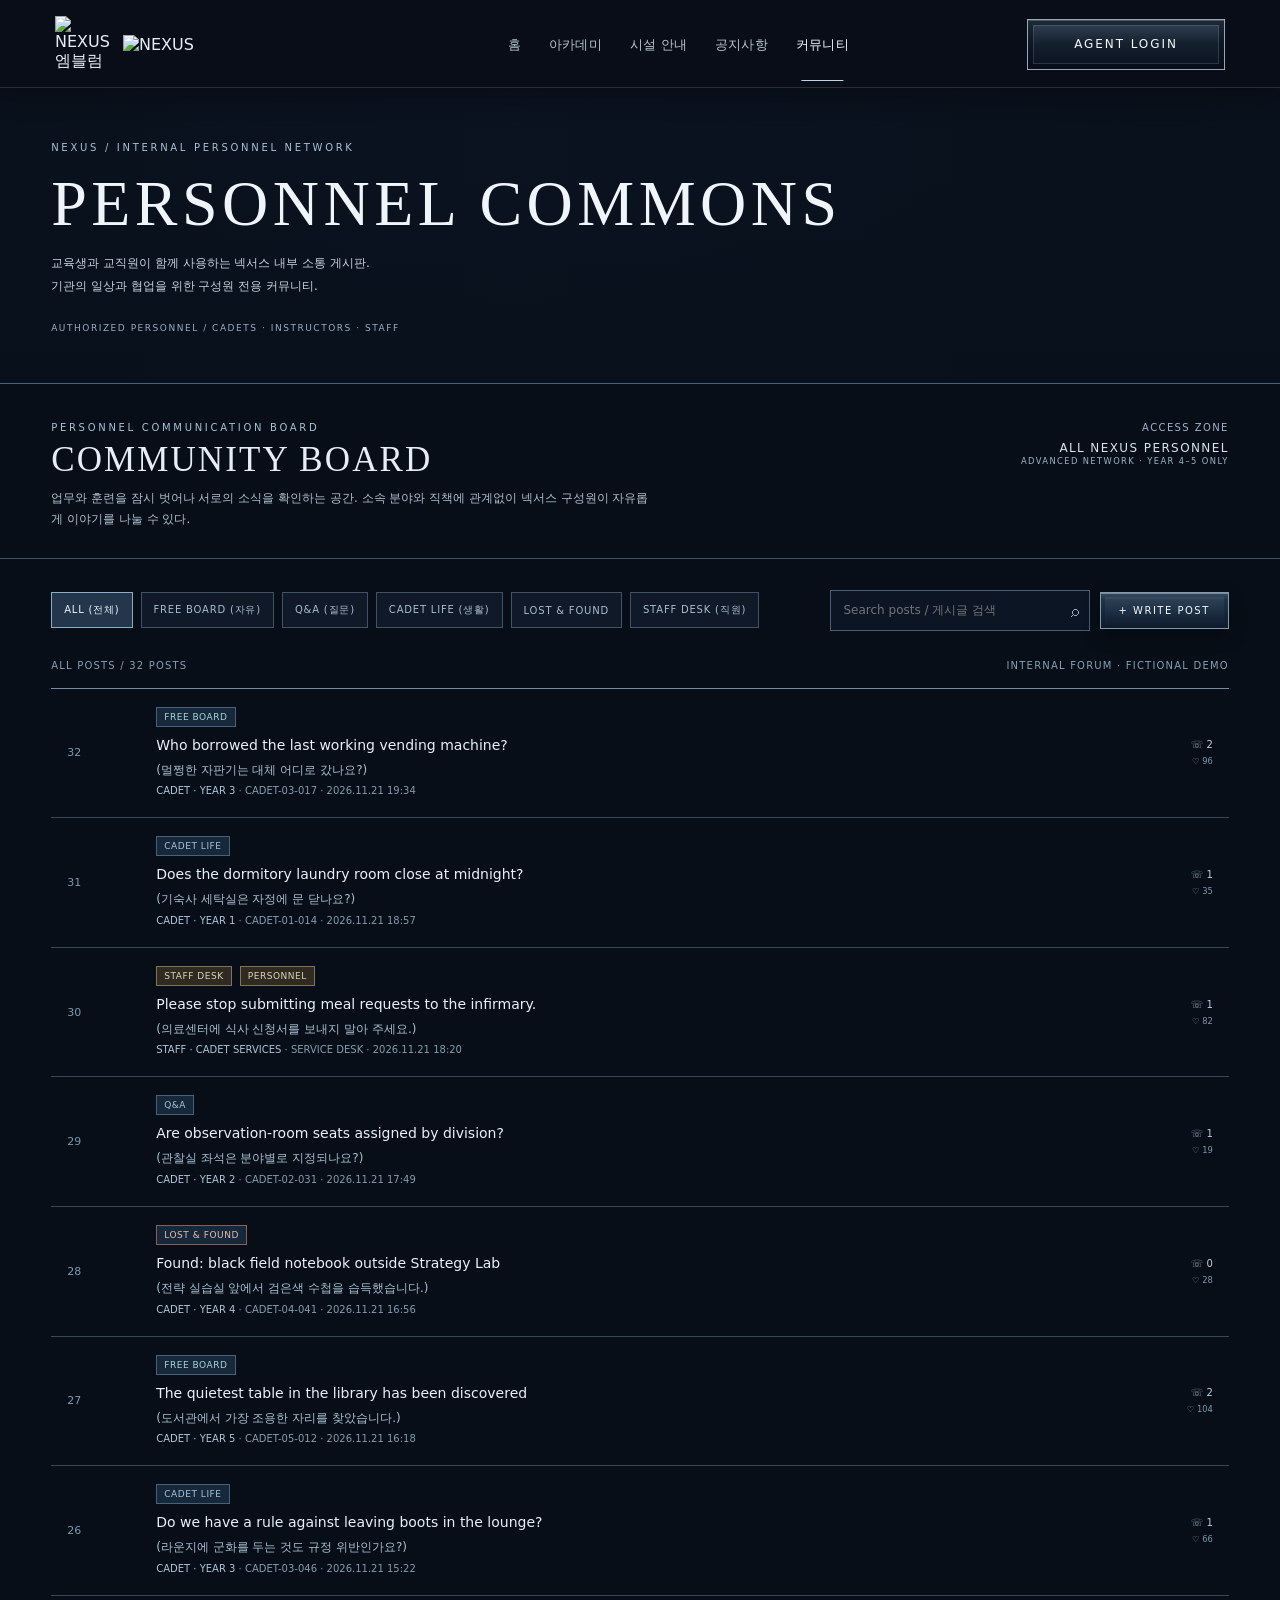
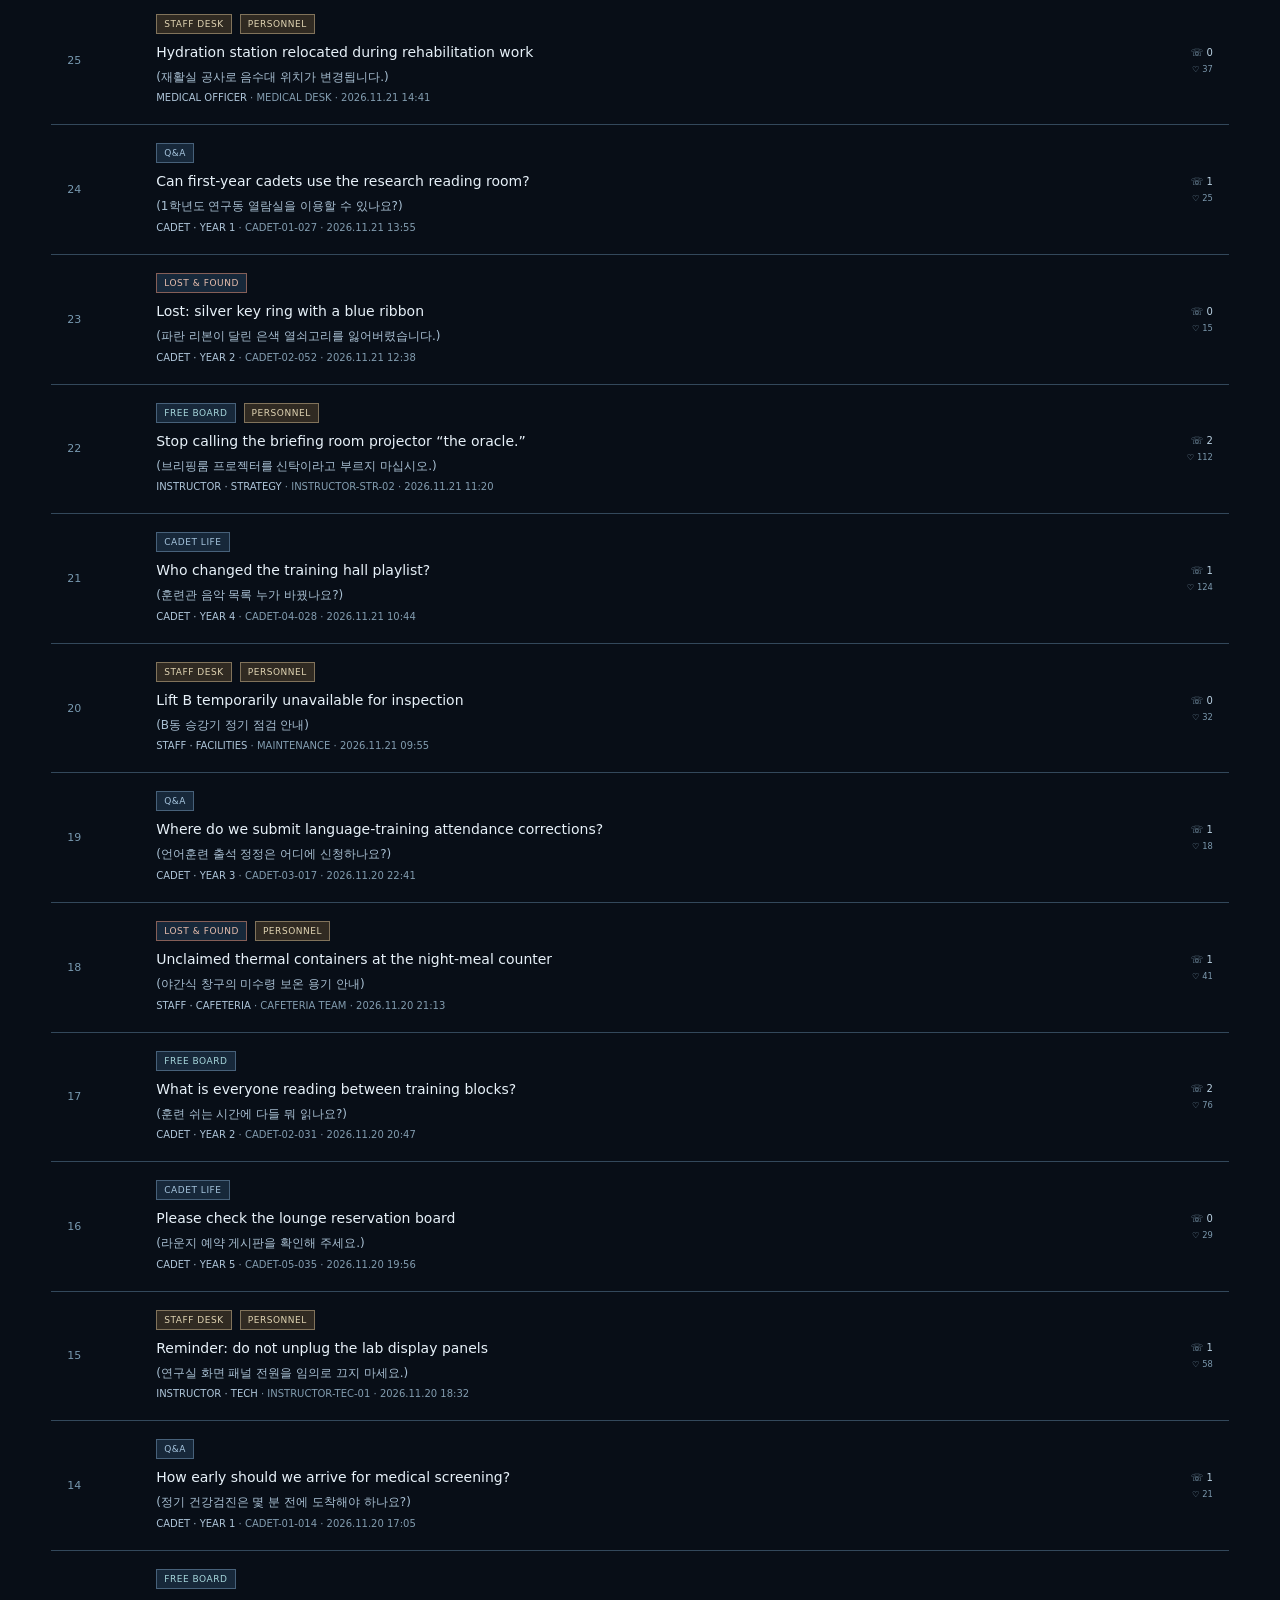
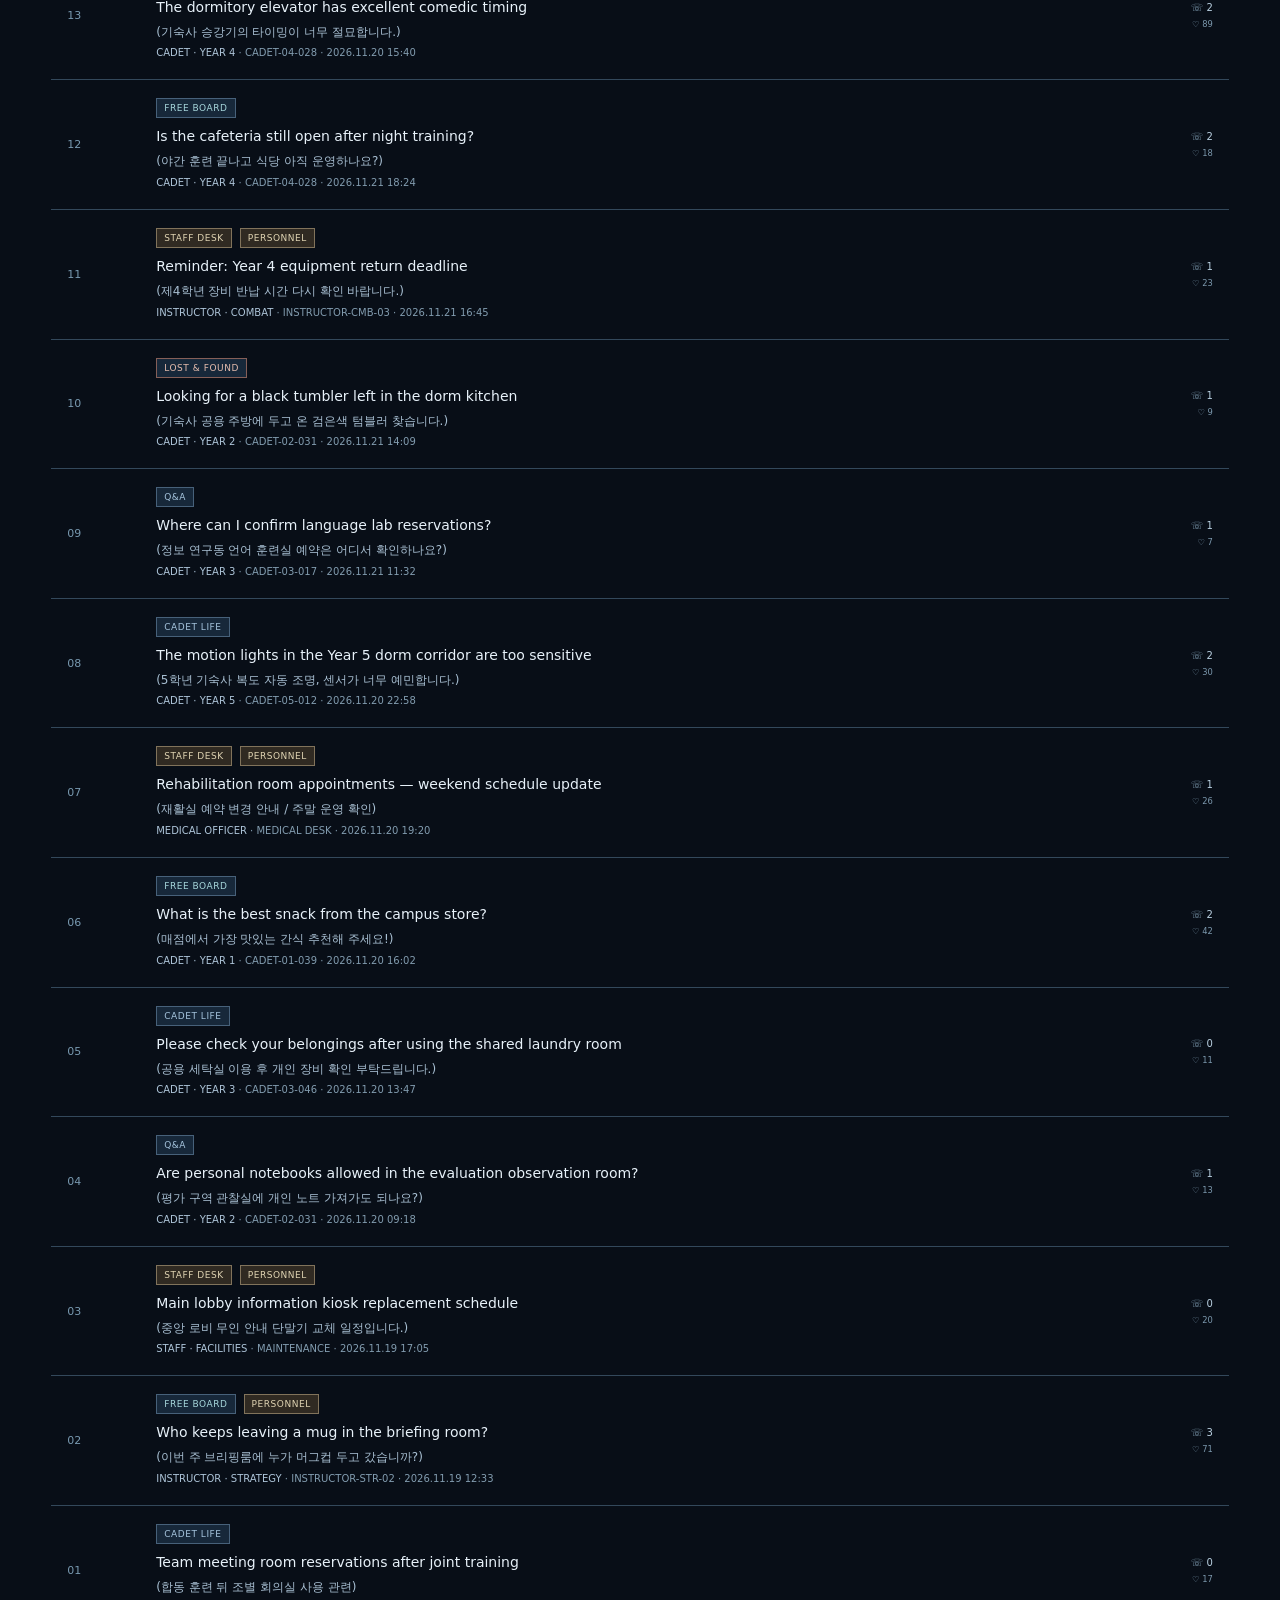
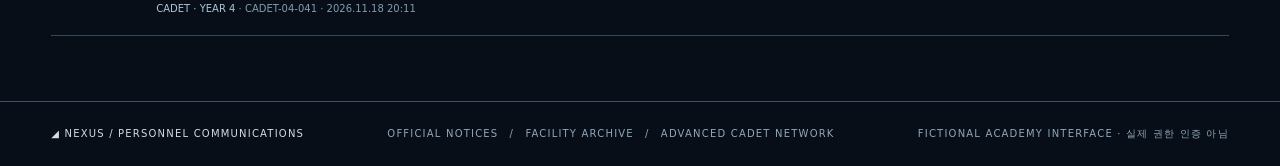
==== commit 88b47081: "헤더 수정" ====
--- a/community.html
+++ b/community.html
@@ -104,7 +104,7 @@
 .comment .comment-en{color:#d6e5f2;line-height:1.85;margin-top:11px}
 .comment .comment-ko{color:#9db9ce;line-height:1.85;margin-top:6px}
 @media(max-width:650px){.post-main .ko-title{font-size:11px}.detail-title .ko-title{font-size:.72em}.lang-section.translation{padding:14px 14px 5px}.en-paragraph,.ko-paragraph{font-size:13px;line-height:1.85}}
-</style><link rel="stylesheet" href="image-protection.css"><link rel="stylesheet" href="nexus-header-unified.css?v=485" />
+</style><link rel="stylesheet" href="image-protection.css"><link rel="stylesheet" href="nexus-header-unified.css?v=486" />
 </head><body>
 <header class="header"><a class="identity" href="index.html"><img class="seal" src="images/branding/seal-complete.png" alt="NEXUS 엠블럼"><img class="wordmark" src="images/branding/nexus-metal-wordmark-cropped.png" alt="NEXUS"></a><nav class="navigation" id="navigation" aria-label="주 메뉴"><a href="index.html">홈</a><a href="index.html#about">아카데미</a><a href="facilities.html">시설 안내</a><a href="notices.html">공지사항</a><a href="community.html" aria-current="page">커뮤니티</a></nav><a class="access" href="internal.html">AGENT LOGIN</a><button class="menu" id="mobileMenu" aria-label="메뉴 펼치기" aria-expanded="false">☰</button></header>
 <main><section class="hero"><div class="wrap"><div class="eyebrow">NEXUS / INTERNAL PERSONNEL NETWORK</div><h1>PERSONNEL COMMONS</h1><p>교육생과 교직원이 함께 사용하는 넥서스 내부 소통 게시판.<br>기관의 일상과 협업을 위한 구성원 전용 커뮤니티.</p><div class="hero-trail">AUTHORIZED PERSONNEL / CADETS · INSTRUCTORS · STAFF</div></div></section>
--- a/nexus-header-unified.css
+++ b/nexus-header-unified.css
@@ -227,3 +227,76 @@
   body .header > .access { width: 103px !important; max-width: 103px !important; min-width: 103px !important; font-size: 8px !important; }
   body .header > .menu { width: 36px !important; max-width: 36px !important; min-width: 36px !important; }
 }
+
+
+/* v4.86 — homepage-reference header: one geometry, all public pages.
+   This section intentionally overrides older page-specific declarations. */
+@media (min-width:1051px){
+ html body > .header {
+   display:grid!important; grid-template-columns:minmax(0,1fr) max-content minmax(0,1fr)!important;
+   box-sizing:border-box!important; width:100%!important; max-width:none!important;
+   height:88px!important; min-height:88px!important; max-height:88px!important;
+   padding:0 clamp(18px,4.3vw,70px)!important; gap:18px!important;
+   align-items:center!important; justify-items:stretch!important;
+   position:sticky!important; top:0!important; z-index:75!important;
+   background:#090e18f9!important; border-bottom:1px solid #ffffff22!important;
+ }
+ html body > .header > .identity {
+   display:flex!important; width:max-content!important; min-width:0!important;
+   max-width:100%!important; gap:12px!important; align-items:center!important;
+   justify-self:start!important; margin:0!important; padding:0!important;
+   transform:none!important;
+ }
+ html body > .header > .identity > img:first-child {
+   display:block!important; box-sizing:border-box!important; flex:0 0 56px!important;
+   width:56px!important; min-width:56px!important; max-width:56px!important;
+   height:56px!important; min-height:56px!important; max-height:56px!important;
+   padding:0!important; margin:0!important; object-fit:contain!important;
+ }
+ html body > .header > .identity > img:nth-child(2) {
+   display:block!important; box-sizing:border-box!important; flex:0 0 218px!important;
+   width:218px!important; min-width:218px!important; max-width:218px!important;
+   height:auto!important; max-height:66px!important; object-fit:contain!important;
+   object-position:left center!important; padding:0!important; margin:0!important;
+ }
+ html body > .header > .navigation {
+   display:flex!important; flex-direction:row!important; position:static!important;
+   align-items:center!important; justify-content:center!important;
+   justify-self:center!important; width:max-content!important; max-width:none!important;
+   gap:clamp(24px,2.15vw,36px)!important; margin:0!important; padding:0!important;
+   border:0!important; background:none!important; box-shadow:none!important;
+   transform:translateX(clamp(0px,3vw,48px))!important;
+ }
+ html body > .header > .navigation > a {
+   display:inline-flex!important; align-items:center!important; justify-content:center!important;
+   height:88px!important; min-height:88px!important; max-height:88px!important;
+   padding:0!important; margin:0!important; font-size:13px!important;
+   font-weight:400!important; line-height:1!important; letter-spacing:.025em!important;
+   text-decoration:none!important; white-space:nowrap!important; transform:none!important;
+ }
+ html body > .header > .navigation > a::after {bottom:7px!important;}
+ html body > .header > .access {
+   display:inline-flex!important; align-items:center!important; justify-content:center!important;
+   justify-self:end!important; box-sizing:border-box!important;
+   flex:0 0 198px!important; width:198px!important; min-width:198px!important;
+   max-width:198px!important; height:51px!important; min-height:51px!important;
+   max-height:51px!important; margin:0!important; padding:0 12px!important;
+   font-size:12px!important; font-weight:400!important; line-height:1!important;
+   letter-spacing:.16em!important; white-space:nowrap!important;
+ }
+ html body > .header > .menu {display:none!important;}
+}
+@media (min-width:1051px) and (max-width:1250px){
+ html body > .header {padding-left:24px!important;padding-right:24px!important;}
+ html body > .header > .identity > img:first-child {flex-basis:46px!important;width:46px!important;min-width:46px!important;max-width:46px!important;height:46px!important;min-height:46px!important;max-height:46px!important;}
+ html body > .header > .identity > img:nth-child(2) {flex-basis:166px!important;width:166px!important;min-width:166px!important;max-width:166px!important;}
+ html body > .header > .navigation {gap:17px!important;transform:none!important;}
+ html body > .header > .navigation > a {font-size:12px!important;}
+ html body > .header > .access {flex-basis:158px!important;width:158px!important;min-width:158px!important;max-width:158px!important;}
+}
+@media (max-width:1050px){
+ html body > .header {height:66px!important;min-height:66px!important;max-height:66px!important;}
+ html body > .header > .identity {transform:none!important;}
+ html body > .header > .navigation:not(.open) {display:none!important;}
+ html body > .header > .navigation.open {transform:none!important;}
+}
